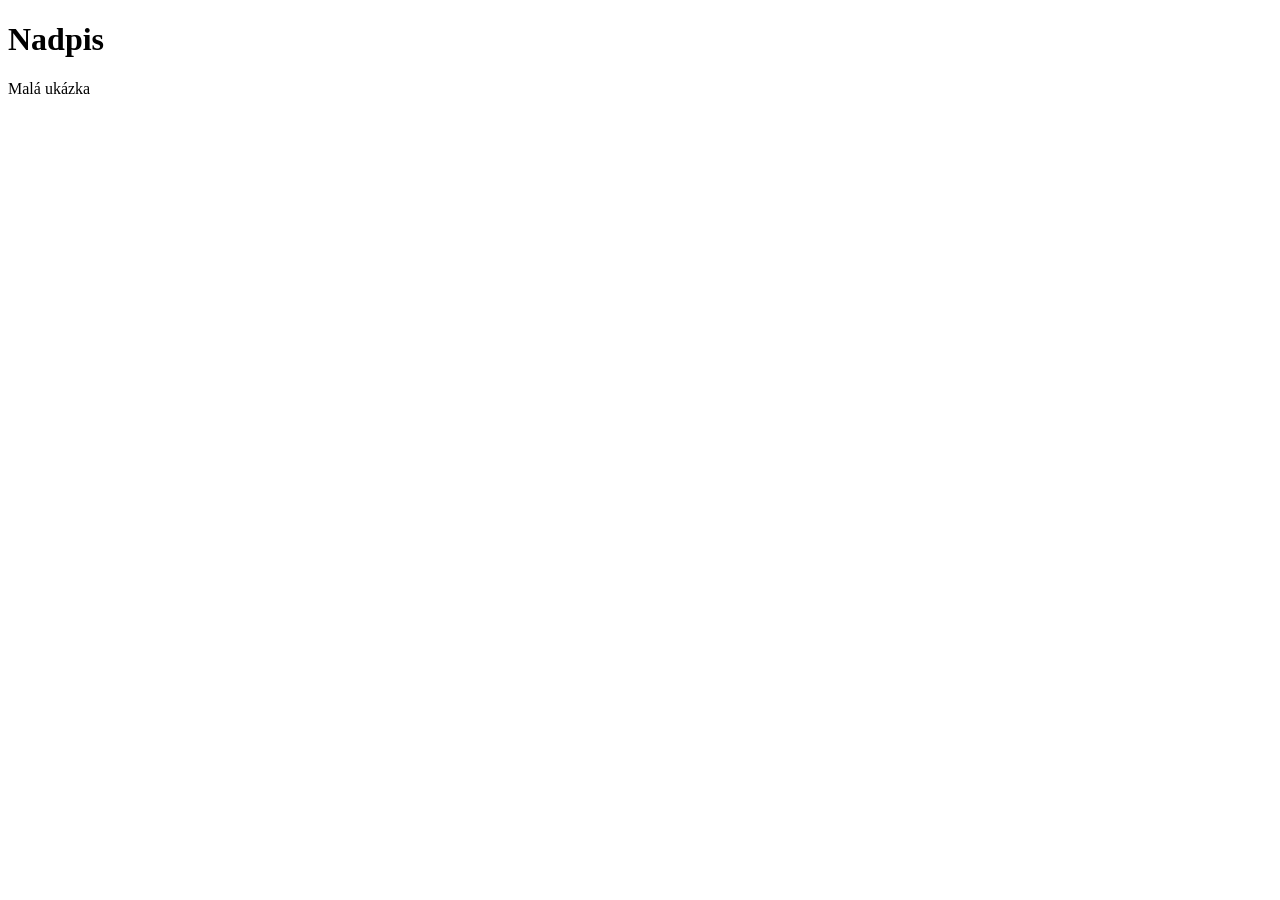
==== index.html @ 3e1b4d7d "Add index.html" ====
<!DOCTYPE html>
<html lang="en">

<head>
    <title>Document</title>
    <link rel="stylesheet" href="style.css">
</head>

<body>
    <div class="container">
        <h1>Nadpis</h1>
        <p>Malá ukázka</p>
    </div>
</body>

</html>
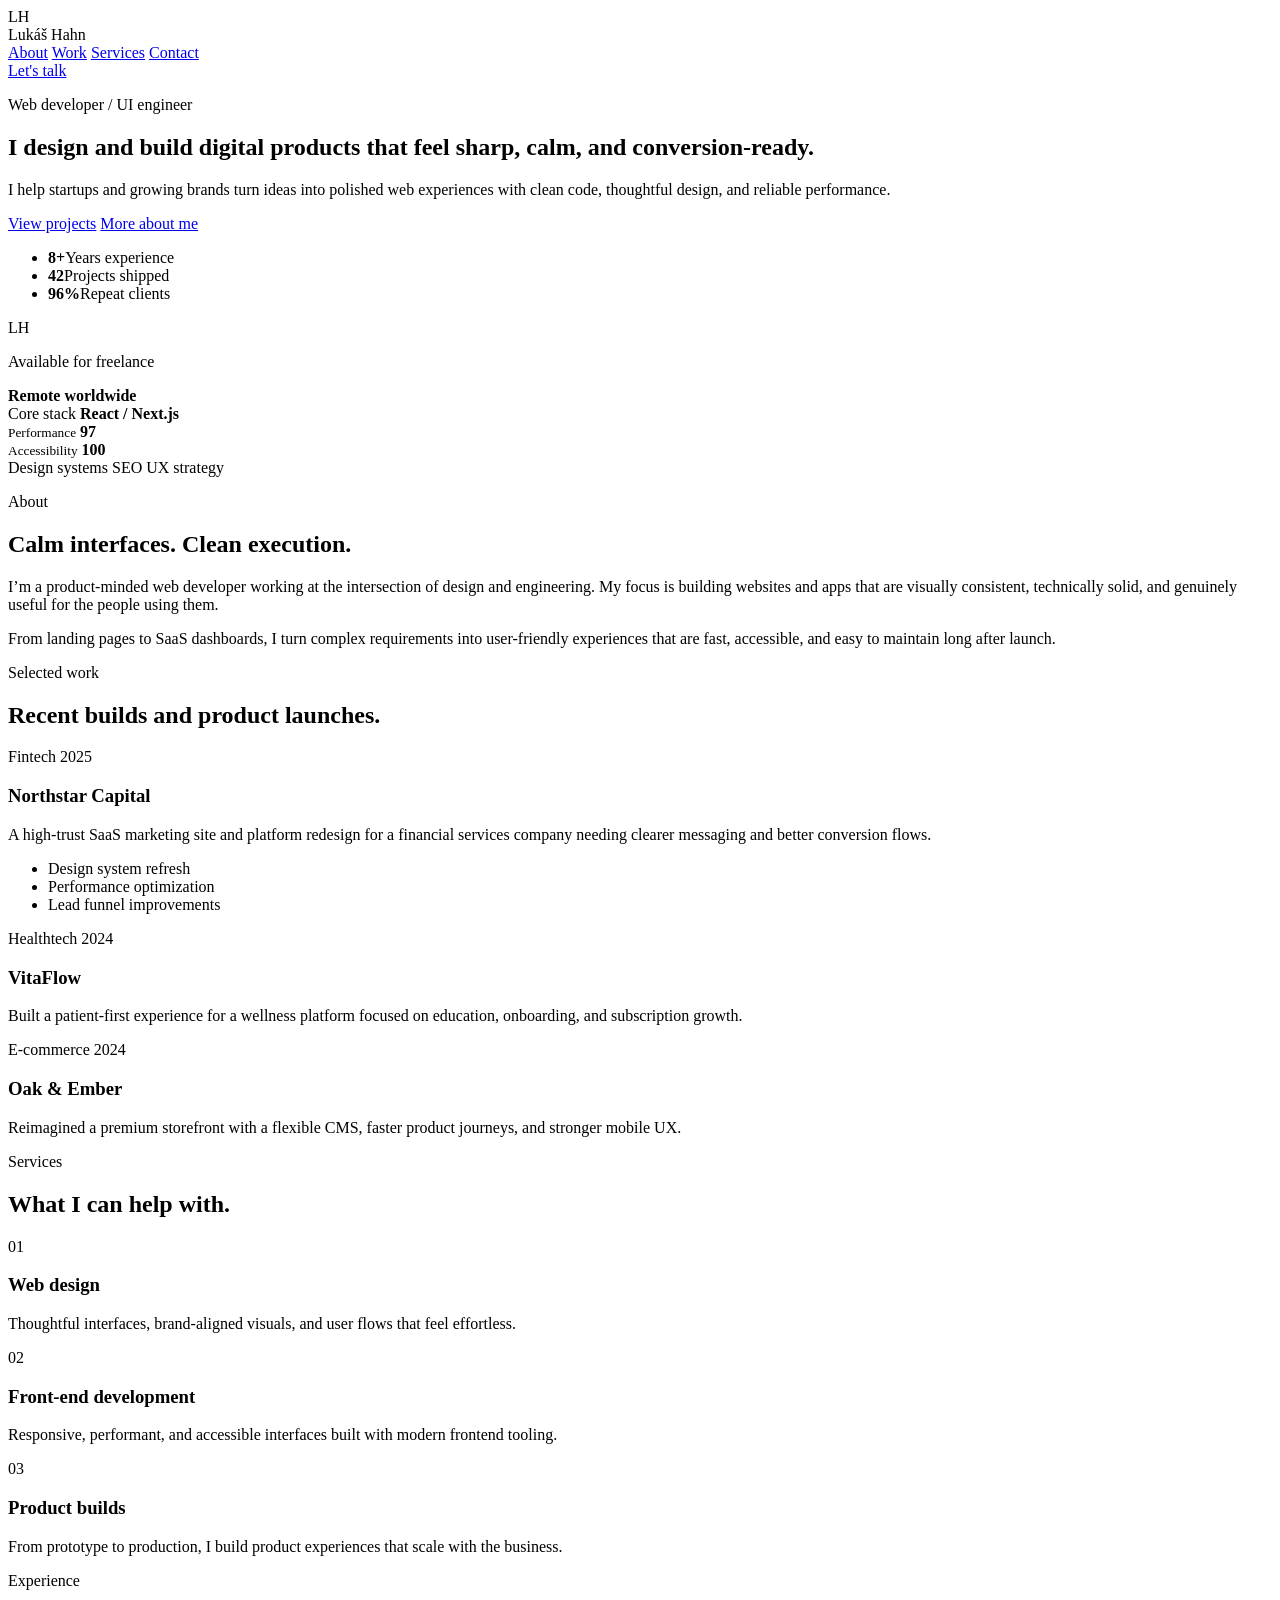
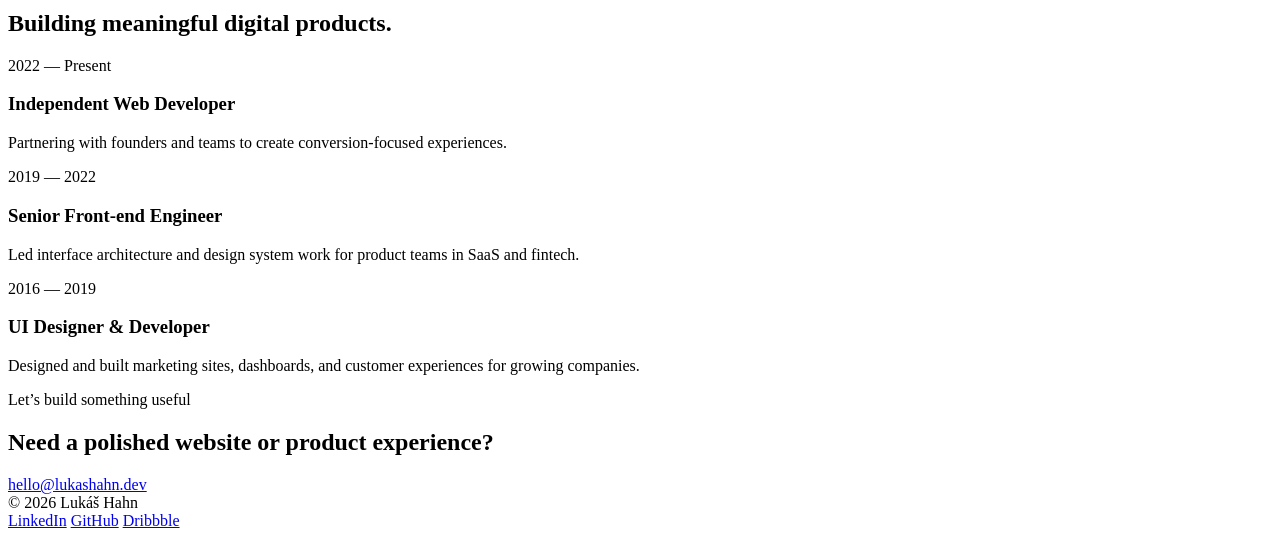
==== commit 1eeb4a13: "Add initial HTML structure for Obchodní akademie Opava" ====
--- a/index.html
+++ b/index.html
@@ -2,14 +2,242 @@
 <html lang="en">
 
 <head>
-    <title>Document</title>
-    <link rel="stylesheet" href="style.css">
+    <meta charset="UTF-8" />
+    <meta http-equiv="X-UA-Compatible" content="IE=edge" />
+    <meta name="viewport" content="width=device-width, initial-scale=1.0" />
+    <title>Lukáš Hahn | Web Developer</title>
+    <meta name="description"
+        content="Portfolio of Lukáš Hahn, a web developer crafting elegant, high-performing digital experiences." />
+    <link rel="preconnect" href="https://fonts.googleapis.com" />
+    <link rel="preconnect" href="https://fonts.gstatic.com" crossorigin />
+    <link href="https://fonts.googleapis.com/css2?family=Inter:wght@400;500;600;700;800;900&display=swap"
+        rel="stylesheet" />
+    <link rel="stylesheet" href="styles.css" />
 </head>
 
 <body>
-    <div class="container">
-        <h1>Nadpis</h1>
-        <p>Malá ukázka</p>
+    <div class="page-shell">
+        <header class="topbar">
+            <div class="brand-wrap">
+                <div class="brand-mark">LH</div>
+                <span>Lukáš Hahn</span>
+            </div>
+            <nav class="main-nav" aria-label="Main navigation">
+                <a href="#about">About</a>
+                <a href="#work">Work</a>
+                <a href="#services">Services</a>
+                <a href="#contact">Contact</a>
+            </nav>
+            <a class="nav-cta" href="#contact">Let's talk</a>
+        </header>
+
+        <main>
+            <section class="hero section">
+                <div class="hero-copy">
+                    <p class="eyebrow">Web developer / UI engineer</p>
+                    <h1>
+                        I design and build <span>digital products</span> that feel sharp,
+                        calm, and conversion-ready.
+                    </h1>
+                    <p class="lede">
+                        I help startups and growing brands turn ideas into polished web
+                        experiences with clean code, thoughtful design, and reliable
+                        performance.
+                    </p>
+                    <div class="hero-actions">
+                        <a class="primary-btn" href="#work">View projects</a>
+                        <a class="secondary-btn" href="#about">More about me</a>
+                    </div>
+                    <ul class="mini-stats" aria-label="Key statistics">
+                        <li><strong>8+</strong><span>Years experience</span></li>
+                        <li><strong>42</strong><span>Projects shipped</span></li>
+                        <li><strong>96%</strong><span>Repeat clients</span></li>
+                    </ul>
+                </div>
+
+                <div class="hero-visual" aria-label="Developer profile panel">
+                    <div class="profile-card">
+                        <div class="profile-header">
+                            <div class="avatar">LH</div>
+                            <div>
+                                <p>Available for freelance</p>
+                                <strong>Remote worldwide</strong>
+                            </div>
+                        </div>
+
+                        <div class="dashboard">
+                            <div class="metric-block">
+                                <span>Core stack</span>
+                                <strong>React / Next.js</strong>
+                            </div>
+                            <div class="metric-row">
+                                <div>
+                                    <small>Performance</small>
+                                    <strong>97</strong>
+                                </div>
+                                <div>
+                                    <small>Accessibility</small>
+                                    <strong>100</strong>
+                                </div>
+                            </div>
+                        </div>
+
+                        <div class="ticker">
+                            <span>Design systems</span>
+                            <span>SEO</span>
+                            <span>UX strategy</span>
+                        </div>
+                    </div>
+                </div>
+            </section>
+
+            <section id="about" class="section about-grid">
+                <div class="section-heading small">
+                    <p class="eyebrow">About</p>
+                    <h2>Calm interfaces. Clean execution.</h2>
+                </div>
+                <div class="about-copy">
+                    <p>
+                        I’m a product-minded web developer working at the intersection of
+                        design and engineering. My focus is building websites and apps that
+                        are visually consistent, technically solid, and genuinely useful for
+                        the people using them.
+                    </p>
+                    <p>
+                        From landing pages to SaaS dashboards, I turn complex requirements
+                        into user-friendly experiences that are fast, accessible, and easy to
+                        maintain long after launch.
+                    </p>
+                </div>
+            </section>
+
+            <section id="work" class="section">
+                <div class="section-heading">
+                    <p class="eyebrow">Selected work</p>
+                    <h2>Recent builds and product launches.</h2>
+                </div>
+
+                <div class="projects-grid">
+                    <article class="project-card featured">
+                        <div class="project-meta">
+                            <span>Fintech</span>
+                            <span>2025</span>
+                        </div>
+                        <h3>Northstar Capital</h3>
+                        <p>
+                            A high-trust SaaS marketing site and platform redesign for a
+                            financial services company needing clearer messaging and better
+                            conversion flows.
+                        </p>
+                        <ul>
+                            <li>Design system refresh</li>
+                            <li>Performance optimization</li>
+                            <li>Lead funnel improvements</li>
+                        </ul>
+                    </article>
+
+                    <article class="project-card">
+                        <div class="project-meta">
+                            <span>Healthtech</span>
+                            <span>2024</span>
+                        </div>
+                        <h3>VitaFlow</h3>
+                        <p>
+                            Built a patient-first experience for a wellness platform focused on
+                            education, onboarding, and subscription growth.
+                        </p>
+                    </article>
+
+                    <article class="project-card">
+                        <div class="project-meta">
+                            <span>E-commerce</span>
+                            <span>2024</span>
+                        </div>
+                        <h3>Oak & Ember</h3>
+                        <p>
+                            Reimagined a premium storefront with a flexible CMS, faster product
+                            journeys, and stronger mobile UX.
+                        </p>
+                    </article>
+                </div>
+            </section>
+
+            <section id="services" class="section services-wrap">
+                <div class="section-heading">
+                    <p class="eyebrow">Services</p>
+                    <h2>What I can help with.</h2>
+                </div>
+
+                <div class="services-grid">
+                    <article class="service-card">
+                        <div class="service-icon">01</div>
+                        <h3>Web design</h3>
+                        <p>Thoughtful interfaces, brand-aligned visuals, and user flows that feel effortless.</p>
+                    </article>
+                    <article class="service-card">
+                        <div class="service-icon">02</div>
+                        <h3>Front-end development</h3>
+                        <p>Responsive, performant, and accessible interfaces built with modern frontend tooling.</p>
+                    </article>
+                    <article class="service-card">
+                        <div class="service-icon">03</div>
+                        <h3>Product builds</h3>
+                        <p>From prototype to production, I build product experiences that scale with the business.</p>
+                    </article>
+                </div>
+            </section>
+
+            <section class="section experience-section">
+                <div class="section-heading small">
+                    <p class="eyebrow">Experience</p>
+                    <h2>Building meaningful digital products.</h2>
+                </div>
+
+                <div class="timeline">
+                    <div class="timeline-item">
+                        <span class="time">2022 — Present</span>
+                        <div>
+                            <h3>Independent Web Developer</h3>
+                            <p>Partnering with founders and teams to create conversion-focused experiences.</p>
+                        </div>
+                    </div>
+                    <div class="timeline-item">
+                        <span class="time">2019 — 2022</span>
+                        <div>
+                            <h3>Senior Front-end Engineer</h3>
+                            <p>Led interface architecture and design system work for product teams in SaaS and fintech.
+                            </p>
+                        </div>
+                    </div>
+                    <div class="timeline-item">
+                        <span class="time">2016 — 2019</span>
+                        <div>
+                            <h3>UI Designer & Developer</h3>
+                            <p>Designed and built marketing sites, dashboards, and customer experiences for growing
+                                companies.</p>
+                        </div>
+                    </div>
+                </div>
+            </section>
+        </main>
+
+        <footer id="contact" class="site-footer">
+            <div class="footer-card">
+                <div>
+                    <p class="eyebrow">Let’s build something useful</p>
+                    <h2>Need a polished website or product experience?</h2>
+                </div>
+                <a href="mailto:hello@lukashahn.dev" class="primary-btn">hello@lukashahn.dev</a>
+            </div>
+            <div class="footer-bottom">
+                <span>© 2026 Lukáš Hahn</span>
+                <div class="socials">
+                    <a href="#" aria-label="LinkedIn">LinkedIn</a>
+                    <a href="#" aria-label="GitHub">GitHub</a>
+                    <a href="#" aria-label="Dribbble">Dribbble</a>
+                </div>
+            </div>
+        </footer>
     </div>
 </body>
 
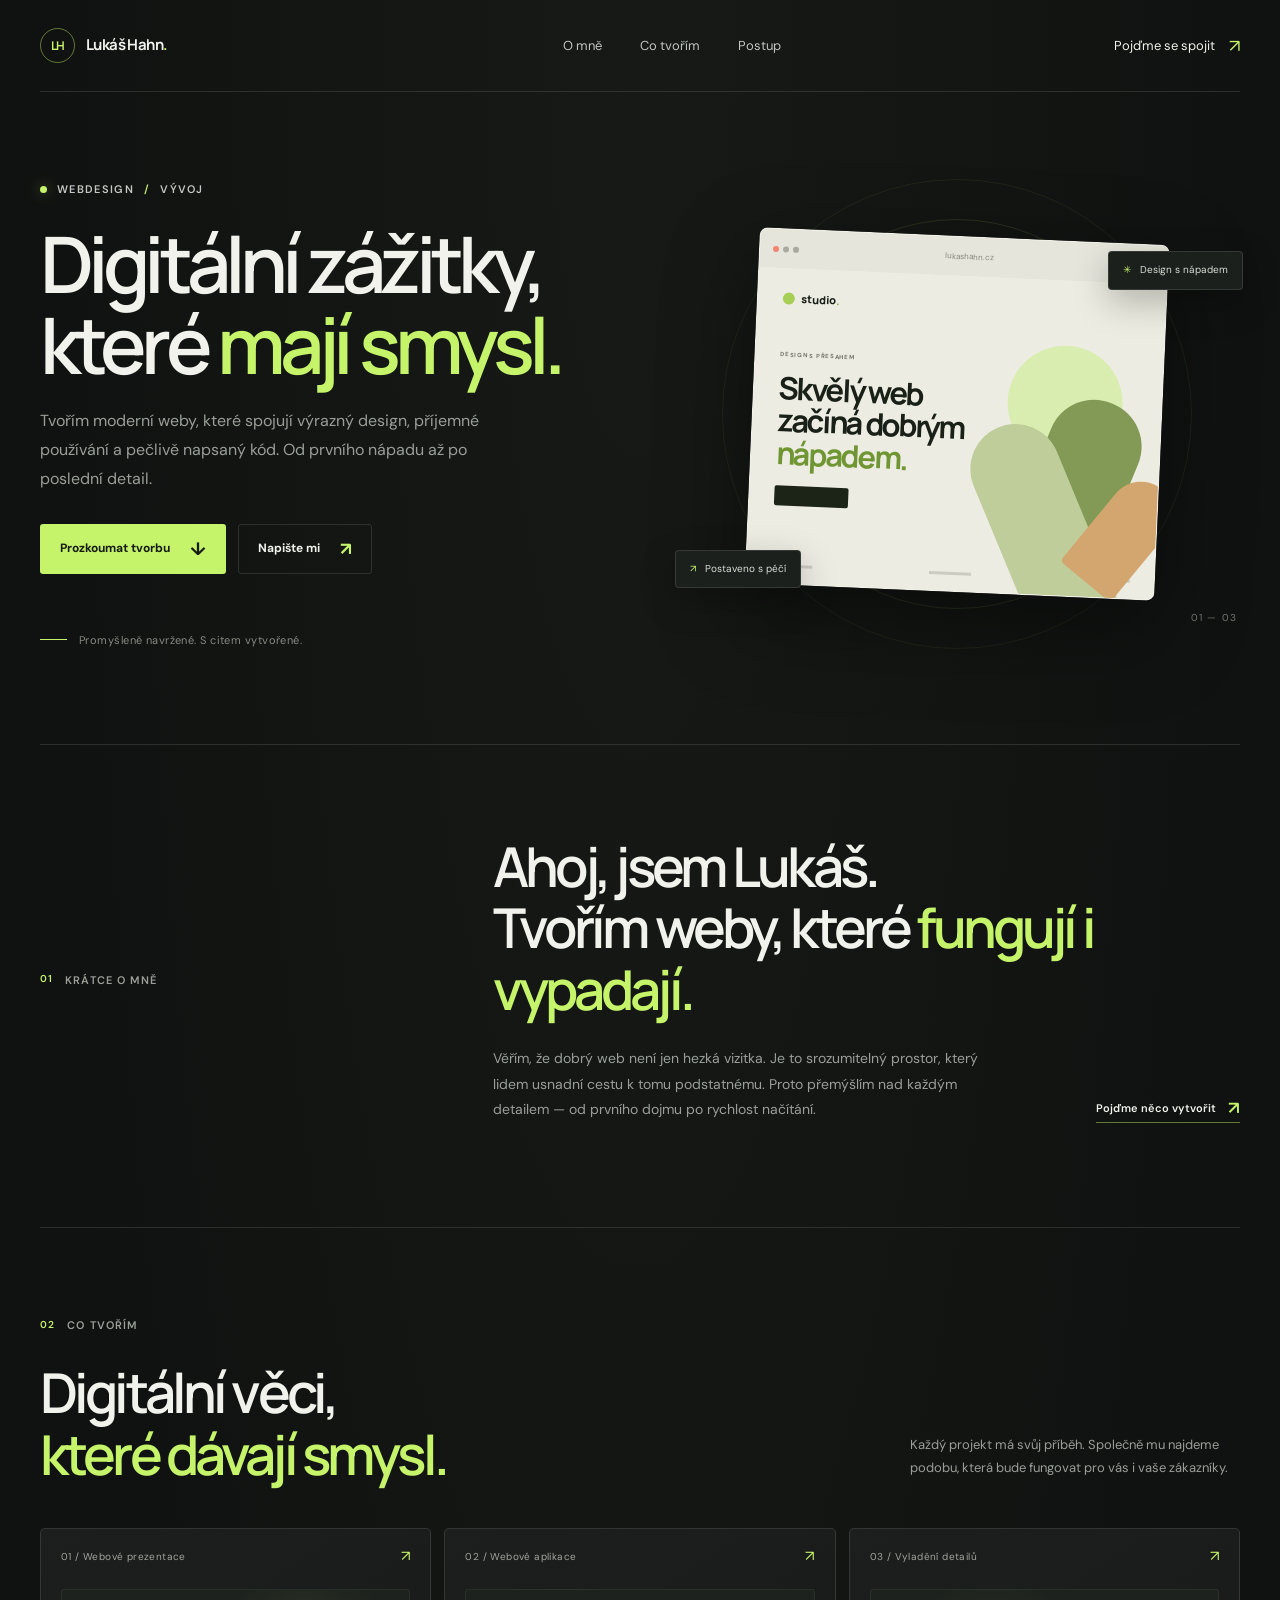
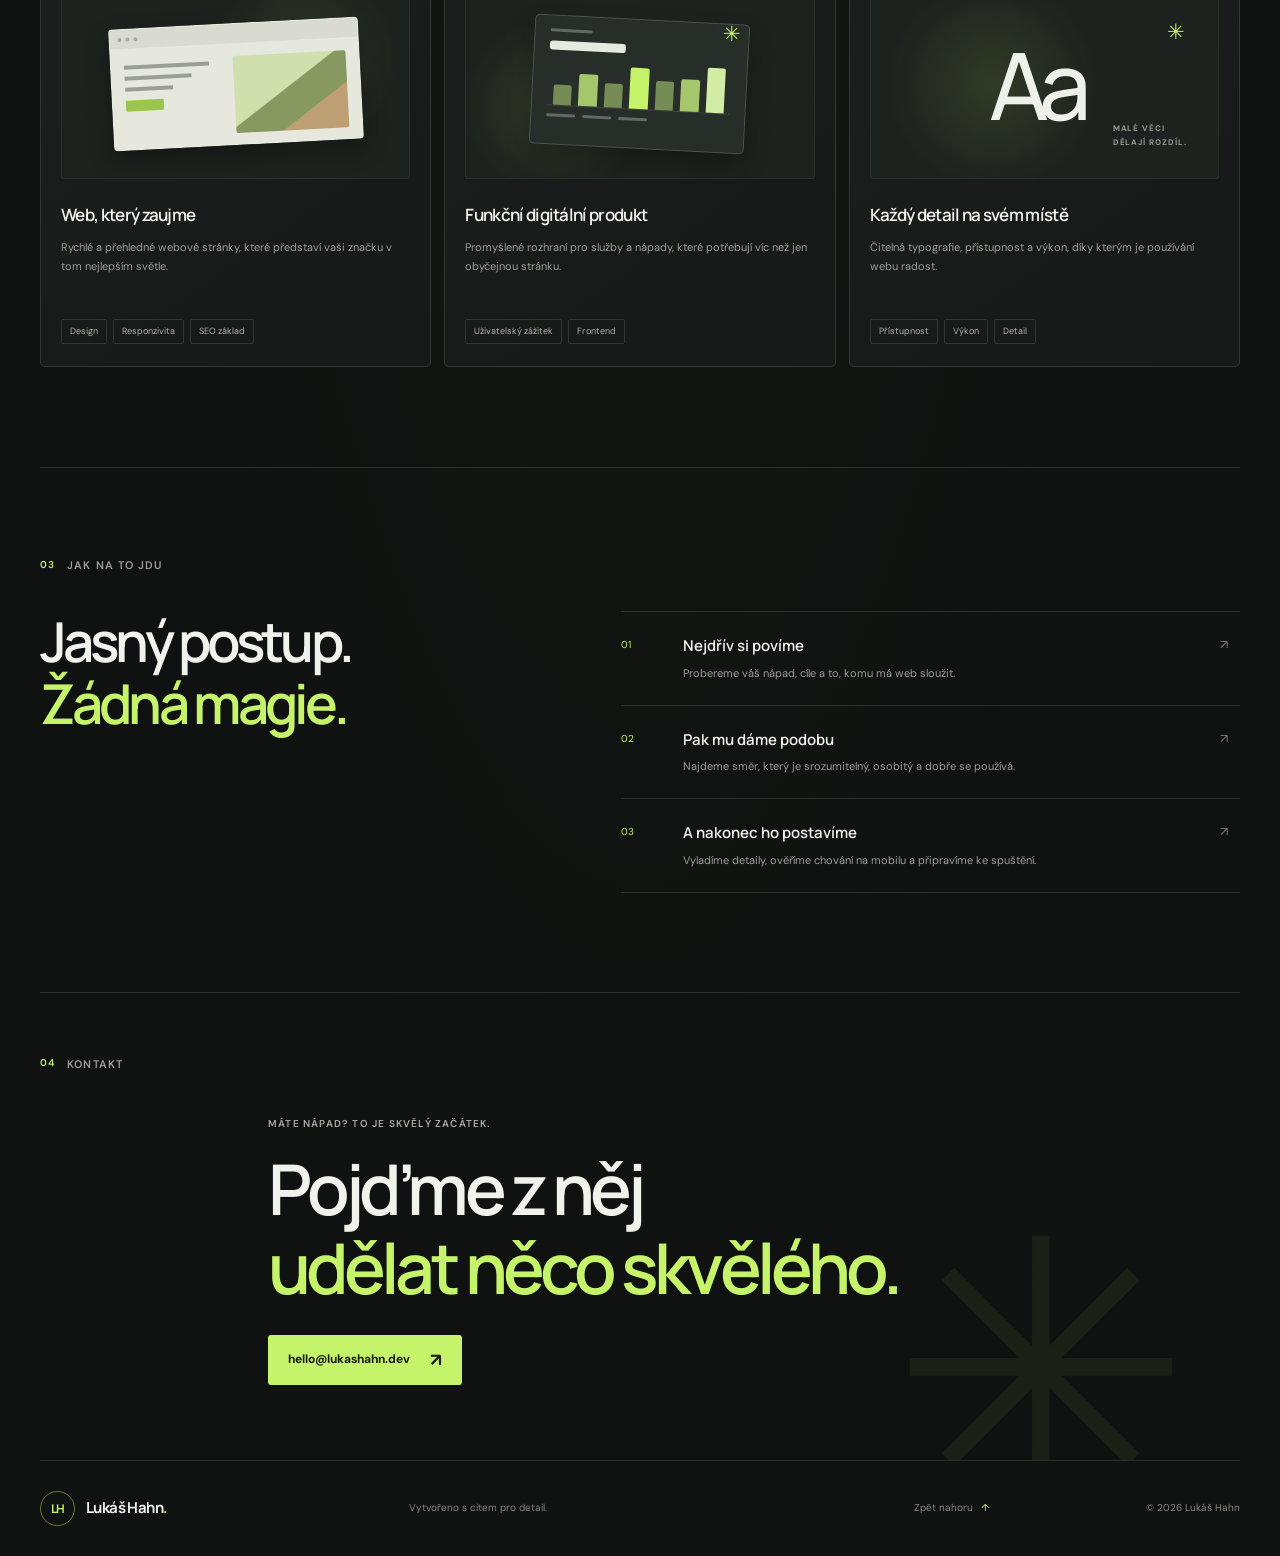
==== commit 50099b12: "Fix CSS loading" ====
--- a/index.html
+++ b/index.html
@@ -1,244 +1,190 @@
 <!DOCTYPE html>
-<html lang="en">
+<html lang="cs">
 
 <head>
     <meta charset="UTF-8" />
-    <meta http-equiv="X-UA-Compatible" content="IE=edge" />
     <meta name="viewport" content="width=device-width, initial-scale=1.0" />
-    <title>Lukáš Hahn | Web Developer</title>
+    <meta name="theme-color" content="#101211" />
     <meta name="description"
-        content="Portfolio of Lukáš Hahn, a web developer crafting elegant, high-performing digital experiences." />
+        content="Lukáš Hahn — moderní weby s promyšleným designem, čistým kódem a důrazem na detail." />
+    <title>Lukáš Hahn — Tvorba moderních webů</title>
     <link rel="preconnect" href="https://fonts.googleapis.com" />
     <link rel="preconnect" href="https://fonts.gstatic.com" crossorigin />
-    <link href="https://fonts.googleapis.com/css2?family=Inter:wght@400;500;600;700;800;900&display=swap"
+    <link href="https://fonts.googleapis.com/css2?family=DM+Sans:wght@400;500;600;700&family=Manrope:wght@400;500;600;700;800&display=swap"
         rel="stylesheet" />
-    <link rel="stylesheet" href="styles.css" />
+    <link rel="stylesheet" href="style.css" />
 </head>
 
 <body>
+    <a class="skip-link" href="#obsah">Přeskočit na obsah</a>
     <div class="page-shell">
         <header class="topbar">
-            <div class="brand-wrap">
-                <div class="brand-mark">LH</div>
-                <span>Lukáš Hahn</span>
-            </div>
-            <nav class="main-nav" aria-label="Main navigation">
-                <a href="#about">About</a>
-                <a href="#work">Work</a>
-                <a href="#services">Services</a>
-                <a href="#contact">Contact</a>
+            <a class="brand" href="#domu" aria-label="Lukáš Hahn — úvod">
+                <span class="brand-mark" aria-hidden="true">LH</span>
+                <span>Lukáš Hahn<span class="brand-dot">.</span></span>
+            </a>
+            <nav class="main-nav" aria-label="Hlavní navigace">
+                <a href="#o-mne">O mně</a>
+                <a href="#tvorba">Co tvořím</a>
+                <a href="#postup">Postup</a>
             </nav>
-            <a class="nav-cta" href="#contact">Let's talk</a>
+            <a class="nav-cta" href="#kontakt">Pojďme se spojit <span aria-hidden="true">↗</span></a>
         </header>
 
-        <main>
-            <section class="hero section">
+        <main id="obsah">
+            <section class="hero section" id="domu">
                 <div class="hero-copy">
-                    <p class="eyebrow">Web developer / UI engineer</p>
-                    <h1>
-                        I design and build <span>digital products</span> that feel sharp,
-                        calm, and conversion-ready.
-                    </h1>
+                    <p class="eyebrow"><span class="status-dot"></span> Webdesign <span class="eyebrow-divider">/</span> Vývoj</p>
+                    <h1>Digitální zážitky, které <span>mají smysl.</span></h1>
                     <p class="lede">
-                        I help startups and growing brands turn ideas into polished web
-                        experiences with clean code, thoughtful design, and reliable
-                        performance.
+                        Tvořím moderní weby, které spojují výrazný design, příjemné používání
+                        a pečlivě napsaný kód. Od prvního nápadu až po poslední detail.
                     </p>
                     <div class="hero-actions">
-                        <a class="primary-btn" href="#work">View projects</a>
-                        <a class="secondary-btn" href="#about">More about me</a>
+                        <a class="button button-primary" href="#tvorba">Prozkoumat tvorbu <span aria-hidden="true">↓</span></a>
+                        <a class="button button-quiet" href="#kontakt">Napište mi <span aria-hidden="true">↗</span></a>
                     </div>
-                    <ul class="mini-stats" aria-label="Key statistics">
-                        <li><strong>8+</strong><span>Years experience</span></li>
-                        <li><strong>42</strong><span>Projects shipped</span></li>
-                        <li><strong>96%</strong><span>Repeat clients</span></li>
-                    </ul>
+                    <div class="hero-note">
+                        <span class="note-line" aria-hidden="true"></span>
+                        <p>Promyšleně navržené. S citem vytvořené.</p>
+                    </div>
                 </div>
 
-                <div class="hero-visual" aria-label="Developer profile panel">
-                    <div class="profile-card">
-                        <div class="profile-header">
-                            <div class="avatar">LH</div>
-                            <div>
-                                <p>Available for freelance</p>
-                                <strong>Remote worldwide</strong>
+                <div class="hero-art" aria-label="Ilustrace moderní webové stránky">
+                    <div class="art-orbit orbit-one"></div>
+                    <div class="art-orbit orbit-two"></div>
+                    <div class="browser-card">
+                        <div class="browser-bar">
+                            <div class="window-dots" aria-hidden="true"><i></i><i></i><i></i></div>
+                            <span class="browser-address">lukashahn.cz</span>
+                            <span class="browser-menu" aria-hidden="true">···</span>
+                        </div>
+                        <div class="browser-content">
+                            <div class="mock-brand"><span></span> studio<span class="mock-brand-dot">.</span></div>
+                            <div class="mock-copy">
+                                <span class="mock-kicker">DESIGN S PŘESAHEM</span>
+                                <strong>Skvělý web<br />začíná dobrým<br /><em>nápadem.</em></strong>
+                                <span class="mock-button"></span>
                             </div>
+                            <div class="mock-sun" aria-hidden="true"></div>
+                            <div class="mock-shape shape-one" aria-hidden="true"></div>
+                            <div class="mock-shape shape-two" aria-hidden="true"></div>
+                            <div class="mock-shape shape-three" aria-hidden="true"></div>
+                            <div class="mock-footer"><span></span><span></span><span></span></div>
                         </div>
+                    </div>
+                    <div class="floating-tag tag-top"><span aria-hidden="true">✳</span> Design s nápadem</div>
+                    <div class="floating-tag tag-bottom"><span aria-hidden="true">↗</span> Postaveno s péčí</div>
+                    <span class="art-index">01 — 03</span>
+                </div>
+            </section>
 
-                        <div class="dashboard">
-                            <div class="metric-block">
-                                <span>Core stack</span>
-                                <strong>React / Next.js</strong>
-                            </div>
-                            <div class="metric-row">
-                                <div>
-                                    <small>Performance</small>
-                                    <strong>97</strong>
-                                </div>
-                                <div>
-                                    <small>Accessibility</small>
-                                    <strong>100</strong>
-                                </div>
-                            </div>
-                        </div>
-
-                        <div class="ticker">
-                            <span>Design systems</span>
-                            <span>SEO</span>
-                            <span>UX strategy</span>
-                        </div>
+            <section class="intro section" id="o-mne">
+                <div class="section-label"><span>01</span> Krátce o mně</div>
+                <div class="intro-content">
+                    <h2>Ahoj, jsem Lukáš.<br />Tvořím weby, které <span>fungují i vypadají.</span></h2>
+                    <div class="intro-bottom">
+                        <p>
+                            Věřím, že dobrý web není jen hezká vizitka. Je to srozumitelný
+                            prostor, který lidem usnadní cestu k tomu podstatnému. Proto
+                            přemýšlím nad každým detailem — od prvního dojmu po rychlost načítání.
+                        </p>
+                        <a class="text-link" href="#kontakt">Pojďme něco vytvořit <span aria-hidden="true">↗</span></a>
                     </div>
                 </div>
             </section>
 
-            <section id="about" class="section about-grid">
-                <div class="section-heading small">
-                    <p class="eyebrow">About</p>
-                    <h2>Calm interfaces. Clean execution.</h2>
-                </div>
-                <div class="about-copy">
-                    <p>
-                        I’m a product-minded web developer working at the intersection of
-                        design and engineering. My focus is building websites and apps that
-                        are visually consistent, technically solid, and genuinely useful for
-                        the people using them.
-                    </p>
-                    <p>
-                        From landing pages to SaaS dashboards, I turn complex requirements
-                        into user-friendly experiences that are fast, accessible, and easy to
-                        maintain long after launch.
-                    </p>
-                </div>
-            </section>
-
-            <section id="work" class="section">
+            <section class="work section" id="tvorba">
                 <div class="section-heading">
-                    <p class="eyebrow">Selected work</p>
-                    <h2>Recent builds and product launches.</h2>
+                    <div>
+                        <div class="section-label"><span>02</span> Co tvořím</div>
+                        <h2>Digitální věci,<br /><span>které dávají smysl.</span></h2>
+                    </div>
+                    <p>Každý projekt má svůj příběh. Společně mu najdeme podobu, která bude fungovat pro vás i vaše zákazníky.</p>
                 </div>
 
-                <div class="projects-grid">
-                    <article class="project-card featured">
-                        <div class="project-meta">
-                            <span>Fintech</span>
-                            <span>2025</span>
+                <div class="services-grid">
+                    <article class="service-card service-landing">
+                        <div class="card-top"><span>01 / Webové prezentace</span><span aria-hidden="true">↗</span></div>
+                        <div class="service-visual visual-window" aria-hidden="true">
+                            <div class="mini-window">
+                                <div class="mini-nav"><i></i><i></i><i></i></div>
+                                <div class="mini-layout"><div class="mini-lines"><i></i><i></i><i></i><b></b></div><div class="mini-image"></div></div>
+                            </div>
                         </div>
-                        <h3>Northstar Capital</h3>
-                        <p>
-                            A high-trust SaaS marketing site and platform redesign for a
-                            financial services company needing clearer messaging and better
-                            conversion flows.
-                        </p>
-                        <ul>
-                            <li>Design system refresh</li>
-                            <li>Performance optimization</li>
-                            <li>Lead funnel improvements</li>
-                        </ul>
+                        <h3>Web, který zaujme</h3>
+                        <p>Rychlé a přehledné webové stránky, které představí vaši značku v tom nejlepším světle.</p>
+                        <div class="card-tags"><span>Design</span><span>Responzivita</span><span>SEO základ</span></div>
                     </article>
 
-                    <article class="project-card">
-                        <div class="project-meta">
-                            <span>Healthtech</span>
-                            <span>2024</span>
+                    <article class="service-card service-product">
+                        <div class="card-top"><span>02 / Webové aplikace</span><span aria-hidden="true">↗</span></div>
+                        <div class="service-visual visual-interface" aria-hidden="true">
+                            <div class="interface-card"><span class="interface-caption"></span><strong></strong><div class="interface-chart"><i></i><i></i><i></i><i></i><i></i><i></i><i></i></div><div class="interface-legend"><i></i><i></i><i></i></div></div>
+                            <span class="interface-spark">✳</span>
                         </div>
-                        <h3>VitaFlow</h3>
-                        <p>
-                            Built a patient-first experience for a wellness platform focused on
-                            education, onboarding, and subscription growth.
-                        </p>
+                        <h3>Funkční digitální produkt</h3>
+                        <p>Promyšlené rozhraní pro služby a nápady, které potřebují víc než jen obyčejnou stránku.</p>
+                        <div class="card-tags"><span>Uživatelský zážitek</span><span>Frontend</span></div>
                     </article>
 
-                    <article class="project-card">
-                        <div class="project-meta">
-                            <span>E-commerce</span>
-                            <span>2024</span>
+                    <article class="service-card service-detail">
+                        <div class="card-top"><span>03 / Vyladění detailů</span><span aria-hidden="true">↗</span></div>
+                        <div class="service-visual visual-type" aria-hidden="true">
+                            <span class="type-a">Aa</span><span class="type-star">✳</span><span class="type-caption">MALÉ VĚCI<br />DĚLAJÍ ROZDÍL.</span>
                         </div>
-                        <h3>Oak & Ember</h3>
-                        <p>
-                            Reimagined a premium storefront with a flexible CMS, faster product
-                            journeys, and stronger mobile UX.
-                        </p>
+                        <h3>Každý detail na svém místě</h3>
+                        <p>Čitelná typografie, přístupnost a výkon, díky kterým je používání webu radost.</p>
+                        <div class="card-tags"><span>Přístupnost</span><span>Výkon</span><span>Detail</span></div>
                     </article>
                 </div>
             </section>
 
-            <section id="services" class="section services-wrap">
-                <div class="section-heading">
-                    <p class="eyebrow">Services</p>
-                    <h2>What I can help with.</h2>
-                </div>
-
-                <div class="services-grid">
-                    <article class="service-card">
-                        <div class="service-icon">01</div>
-                        <h3>Web design</h3>
-                        <p>Thoughtful interfaces, brand-aligned visuals, and user flows that feel effortless.</p>
-                    </article>
-                    <article class="service-card">
-                        <div class="service-icon">02</div>
-                        <h3>Front-end development</h3>
-                        <p>Responsive, performant, and accessible interfaces built with modern frontend tooling.</p>
-                    </article>
-                    <article class="service-card">
-                        <div class="service-icon">03</div>
-                        <h3>Product builds</h3>
-                        <p>From prototype to production, I build product experiences that scale with the business.</p>
-                    </article>
+            <section class="process section" id="postup">
+                <div class="section-label"><span>03</span> Jak na to jdu</div>
+                <div class="process-grid">
+                    <h2>Jasný postup.<br /><span>Žádná magie.</span></h2>
+                    <div class="process-steps">
+                        <article class="process-step">
+                            <span class="step-number">01</span>
+                            <div><h3>Nejdřív si povíme</h3><p>Probereme váš nápad, cíle a to, komu má web sloužit.</p></div>
+                            <span class="step-arrow" aria-hidden="true">↗</span>
+                        </article>
+                        <article class="process-step">
+                            <span class="step-number">02</span>
+                            <div><h3>Pak mu dáme podobu</h3><p>Najdeme směr, který je srozumitelný, osobitý a dobře se používá.</p></div>
+                            <span class="step-arrow" aria-hidden="true">↗</span>
+                        </article>
+                        <article class="process-step">
+                            <span class="step-number">03</span>
+                            <div><h3>A nakonec ho postavíme</h3><p>Vyladíme detaily, ověříme chování na mobilu a připravíme ke spuštění.</p></div>
+                            <span class="step-arrow" aria-hidden="true">↗</span>
+                        </article>
+                    </div>
                 </div>
             </section>
 
-            <section class="section experience-section">
-                <div class="section-heading small">
-                    <p class="eyebrow">Experience</p>
-                    <h2>Building meaningful digital products.</h2>
-                </div>
-
-                <div class="timeline">
-                    <div class="timeline-item">
-                        <span class="time">2022 — Present</span>
-                        <div>
-                            <h3>Independent Web Developer</h3>
-                            <p>Partnering with founders and teams to create conversion-focused experiences.</p>
-                        </div>
-                    </div>
-                    <div class="timeline-item">
-                        <span class="time">2019 — 2022</span>
-                        <div>
-                            <h3>Senior Front-end Engineer</h3>
-                            <p>Led interface architecture and design system work for product teams in SaaS and fintech.
-                            </p>
-                        </div>
-                    </div>
-                    <div class="timeline-item">
-                        <span class="time">2016 — 2019</span>
-                        <div>
-                            <h3>UI Designer & Developer</h3>
-                            <p>Designed and built marketing sites, dashboards, and customer experiences for growing
-                                companies.</p>
-                        </div>
-                    </div>
+            <section class="contact section" id="kontakt">
+                <div class="contact-decoration" aria-hidden="true">✳</div>
+                <div class="section-label"><span>04</span> Kontakt</div>
+                <div class="contact-content">
+                    <p class="eyebrow">Máte nápad? To je skvělý začátek.</p>
+                    <h2>Pojďme z něj<br /><span>udělat něco skvělého.</span></h2>
+                    <a class="button button-primary contact-button" href="mailto:hello@lukashahn.dev">hello@lukashahn.dev <span aria-hidden="true">↗</span></a>
                 </div>
             </section>
         </main>
 
-        <footer id="contact" class="site-footer">
-            <div class="footer-card">
-                <div>
-                    <p class="eyebrow">Let’s build something useful</p>
-                    <h2>Need a polished website or product experience?</h2>
-                </div>
-                <a href="mailto:hello@lukashahn.dev" class="primary-btn">hello@lukashahn.dev</a>
-            </div>
-            <div class="footer-bottom">
-                <span>© 2026 Lukáš Hahn</span>
-                <div class="socials">
-                    <a href="#" aria-label="LinkedIn">LinkedIn</a>
-                    <a href="#" aria-label="GitHub">GitHub</a>
-                    <a href="#" aria-label="Dribbble">Dribbble</a>
-                </div>
-            </div>
+        <footer class="site-footer">
+            <a class="brand footer-brand" href="#domu" aria-label="Zpět na začátek">
+                <span class="brand-mark" aria-hidden="true">LH</span>
+                <span>Lukáš Hahn<span class="brand-dot">.</span></span>
+            </a>
+            <span class="footer-note">Vytvořeno s citem pro detail.</span>
+            <a class="back-top" href="#domu">Zpět nahoru <span aria-hidden="true">↑</span></a>
+            <span class="copyright">© 2026 Lukáš Hahn</span>
         </footer>
     </div>
 </body>
 
-</html>+</html>
--- a/style.css
+++ b/style.css
@@ -0,0 +1,1369 @@
+:root {
+    color-scheme: dark;
+    --bg: #101211;
+    --surface: #171a18;
+    --surface-light: #202421;
+    --text: #f2f2ec;
+    --muted: #999f98;
+    --line: rgba(236, 241, 232, 0.12);
+    --accent: #c5f36a;
+    --font-body: "DM Sans", sans-serif;
+    --font-display: "Manrope", sans-serif;
+}
+
+* {
+    box-sizing: border-box;
+}
+
+html {
+    scroll-behavior: smooth;
+    scroll-padding-top: 90px;
+}
+
+body {
+    margin: 0;
+    background:
+        radial-gradient(ellipse at 50% 0, rgba(96, 116, 77, 0.08), transparent 38rem),
+        var(--bg);
+    color: var(--text);
+    font-family: var(--font-body);
+    font-size: 16px;
+    line-height: 1.65;
+    -webkit-font-smoothing: antialiased;
+}
+
+a {
+    color: inherit;
+    text-decoration: none;
+}
+
+a:focus-visible {
+    outline: 2px solid var(--accent);
+    outline-offset: 5px;
+}
+
+.skip-link {
+    position: fixed;
+    z-index: 20;
+    top: 12px;
+    left: 12px;
+    padding: 10px 16px;
+    transform: translateY(-150%);
+    border-radius: 4px;
+    background: var(--accent);
+    color: var(--bg);
+    font-weight: 700;
+}
+
+.skip-link:focus {
+    transform: translateY(0);
+}
+
+.page-shell {
+    width: min(100% - 80px, 1200px);
+    margin-inline: auto;
+}
+
+.topbar {
+    display: flex;
+    min-height: 92px;
+    align-items: center;
+    justify-content: space-between;
+    border-bottom: 1px solid var(--line);
+}
+
+.brand {
+    display: inline-flex;
+    align-items: center;
+    gap: 11px;
+    font-family: var(--font-display);
+    font-size: 15px;
+    font-weight: 700;
+    letter-spacing: -0.04em;
+}
+
+.brand-mark {
+    display: grid;
+    width: 35px;
+    height: 35px;
+    place-items: center;
+    border: 1px solid rgba(197, 243, 106, 0.45);
+    border-radius: 50%;
+    color: var(--accent);
+    font-size: 12px;
+    letter-spacing: -0.06em;
+}
+
+.brand-dot {
+    color: var(--accent);
+}
+
+.main-nav {
+    display: flex;
+    align-items: center;
+    gap: 38px;
+    margin-left: 80px;
+}
+
+.main-nav a,
+.nav-cta {
+    color: #c1c5bf;
+    font-size: 13px;
+    transition: color 180ms ease;
+}
+
+.main-nav a:hover,
+.nav-cta:hover,
+.back-top:hover {
+    color: var(--accent);
+}
+
+.nav-cta {
+    display: inline-flex;
+    align-items: center;
+    gap: 14px;
+    padding: 10px 0 10px 18px;
+    color: var(--text);
+}
+
+.nav-cta span,
+.text-link span,
+.button span {
+    color: var(--accent);
+    font-size: 18px;
+    line-height: 1;
+}
+
+.section {
+    border-bottom: 1px solid var(--line);
+}
+
+.hero {
+    position: relative;
+    display: grid;
+    min-height: 650px;
+    grid-template-columns: 1.02fr 0.98fr;
+    align-items: center;
+    gap: 45px;
+    padding-block: 88px 95px;
+}
+
+.hero-copy {
+    position: relative;
+    z-index: 1;
+    max-width: 610px;
+}
+
+.eyebrow {
+    display: flex;
+    align-items: center;
+    gap: 10px;
+    margin: 0;
+    color: #c4c8c1;
+    font-size: 11px;
+    font-weight: 600;
+    letter-spacing: 0.12em;
+    text-transform: uppercase;
+}
+
+.status-dot {
+    width: 7px;
+    height: 7px;
+    border-radius: 50%;
+    background: var(--accent);
+    box-shadow: 0 0 14px rgba(197, 243, 106, 0.45);
+}
+
+.eyebrow-divider {
+    color: var(--accent);
+}
+
+h1,
+h2,
+h3,
+p {
+    margin-top: 0;
+}
+
+h1,
+h2,
+h3 {
+    font-family: var(--font-display);
+}
+
+.hero h1 {
+    max-width: 650px;
+    margin: 25px 0 22px;
+    font-size: clamp(48px, 6.1vw, 78px);
+    font-weight: 600;
+    letter-spacing: -0.075em;
+    line-height: 1.04;
+}
+
+.hero h1 span,
+.intro h2 span,
+.section-heading h2 span,
+.process h2 span,
+.contact h2 span {
+    color: var(--accent);
+}
+
+.lede {
+    max-width: 475px;
+    margin-bottom: 30px;
+    color: var(--muted);
+    font-size: 16px;
+    line-height: 1.8;
+}
+
+.hero-actions {
+    display: flex;
+    flex-wrap: wrap;
+    align-items: center;
+    gap: 12px;
+}
+
+.button {
+    display: inline-flex;
+    min-height: 50px;
+    align-items: center;
+    justify-content: center;
+    gap: 20px;
+    padding: 0 19px;
+    border: 1px solid transparent;
+    border-radius: 3px;
+    font-size: 12px;
+    font-weight: 700;
+    transition: transform 180ms ease, background-color 180ms ease, border-color 180ms ease;
+}
+
+.button:hover {
+    transform: translateY(-2px);
+}
+
+.button-primary {
+    background: var(--accent);
+    color: #171b12;
+}
+
+.button-primary:hover {
+    background: #d5ff82;
+}
+
+.button-primary span {
+    color: #171b12;
+}
+
+.button-quiet {
+    border-color: var(--line);
+    color: var(--text);
+}
+
+.button-quiet:hover {
+    border-color: rgba(197, 243, 106, 0.55);
+}
+
+.hero-note {
+    display: flex;
+    align-items: center;
+    gap: 12px;
+    margin-top: 57px;
+}
+
+.hero-note p {
+    margin: 0;
+    color: #858b84;
+    font-size: 11px;
+    letter-spacing: 0.04em;
+}
+
+.note-line {
+    width: 27px;
+    height: 1px;
+    background: var(--accent);
+}
+
+.hero-art {
+    position: relative;
+    display: grid;
+    min-height: 430px;
+    place-items: center;
+    isolation: isolate;
+}
+
+.hero-art::before {
+    position: absolute;
+    z-index: -1;
+    width: 370px;
+    height: 370px;
+    border-radius: 50%;
+    background: radial-gradient(circle, rgba(152, 197, 82, 0.13), transparent 70%);
+    content: "";
+}
+
+.art-orbit {
+    position: absolute;
+    z-index: -1;
+    border: 1px solid rgba(197, 243, 106, 0.12);
+    border-radius: 50%;
+}
+
+.orbit-one {
+    width: 390px;
+    height: 390px;
+}
+
+.orbit-two {
+    width: 470px;
+    height: 470px;
+    border-color: rgba(197, 243, 106, 0.07);
+}
+
+.browser-card {
+    position: relative;
+    z-index: 1;
+    width: min(100%, 410px);
+    overflow: hidden;
+    transform: rotate(2.5deg);
+    border: 1px solid rgba(245, 247, 238, 0.16);
+    border-radius: 8px;
+    background: #f0efe7;
+    box-shadow: 0 30px 90px rgba(0, 0, 0, 0.45);
+}
+
+.browser-bar {
+    display: flex;
+    height: 39px;
+    align-items: center;
+    justify-content: space-between;
+    padding: 0 13px;
+    background: #e6e5dc;
+}
+
+.window-dots {
+    display: flex;
+    gap: 4px;
+}
+
+.window-dots i,
+.mini-nav i {
+    width: 6px;
+    height: 6px;
+    border-radius: 50%;
+    background: #aaa99f;
+}
+
+.window-dots i:first-child {
+    background: #f38570;
+}
+
+.browser-address {
+    color: #88887f;
+    font-size: 8px;
+}
+
+.browser-menu {
+    color: #99988f;
+    letter-spacing: 2px;
+}
+
+.browser-content {
+    position: relative;
+    min-height: 315px;
+    overflow: hidden;
+    padding: 21px 25px;
+    background: #edece2;
+    color: #192018;
+}
+
+.mock-brand {
+    position: relative;
+    z-index: 2;
+    display: flex;
+    align-items: center;
+    gap: 6px;
+    font-family: var(--font-display);
+    font-size: 11px;
+    font-weight: 800;
+}
+
+.mock-brand > span:first-child {
+    width: 12px;
+    height: 12px;
+    border-radius: 50%;
+    background: #a7cf56;
+}
+
+.mock-brand-dot {
+    margin-left: -6px;
+    color: #84aa3e;
+}
+
+.mock-copy {
+    position: relative;
+    z-index: 2;
+    display: flex;
+    width: 61%;
+    flex-direction: column;
+    align-items: flex-start;
+    margin-top: 43px;
+}
+
+.mock-kicker {
+    margin-bottom: 11px;
+    color: #72756c;
+    font-size: 6px;
+    font-weight: 700;
+    letter-spacing: 0.12em;
+}
+
+.mock-copy strong {
+    font-family: var(--font-display);
+    font-size: 31px;
+    font-weight: 700;
+    letter-spacing: -0.075em;
+    line-height: 1.04;
+}
+
+.mock-copy em {
+    color: #709533;
+    font-style: normal;
+}
+
+.mock-button {
+    width: 74px;
+    height: 20px;
+    margin-top: 17px;
+    border-radius: 2px;
+    background: #1c2418;
+}
+
+.mock-sun {
+    position: absolute;
+    top: 65px;
+    right: 39px;
+    width: 115px;
+    height: 115px;
+    border-radius: 50%;
+    background: #d8edaf;
+}
+
+.mock-shape {
+    position: absolute;
+    z-index: 1;
+    right: 30px;
+    bottom: 37px;
+    width: 94px;
+    height: 162px;
+    border-radius: 46px 46px 6px 6px;
+    background: #829a55;
+    transform: rotate(20deg);
+}
+
+.shape-two {
+    right: 74px;
+    bottom: -30px;
+    width: 90px;
+    height: 205px;
+    background: #becd9a;
+    transform: rotate(-25deg);
+}
+
+.shape-three {
+    right: 0;
+    bottom: 3px;
+    width: 65px;
+    height: 120px;
+    background: #d2a66e;
+    transform: rotate(37deg);
+}
+
+.mock-footer {
+    position: absolute;
+    right: 24px;
+    bottom: 16px;
+    left: 24px;
+    display: flex;
+    justify-content: space-between;
+}
+
+.mock-footer span {
+    width: 42px;
+    height: 3px;
+    background: rgba(27, 32, 25, 0.16);
+}
+
+.floating-tag {
+    position: absolute;
+    z-index: 2;
+    display: flex;
+    align-items: center;
+    gap: 9px;
+    padding: 10px 14px;
+    border: 1px solid var(--line);
+    border-radius: 4px;
+    background: #1c201d;
+    box-shadow: 0 12px 35px rgba(0, 0, 0, 0.25);
+    color: #daddd5;
+    font-size: 10px;
+}
+
+.floating-tag span {
+    color: var(--accent);
+}
+
+.tag-top {
+    top: 52px;
+    right: -3px;
+}
+
+.tag-bottom {
+    bottom: 41px;
+    left: 1px;
+}
+
+.art-index {
+    position: absolute;
+    right: 3px;
+    bottom: 3px;
+    color: #737971;
+    font-size: 10px;
+    letter-spacing: 0.12em;
+}
+
+.intro {
+    display: grid;
+    grid-template-columns: 0.7fr 1.3fr;
+    gap: 50px;
+    padding-block: 91px 104px;
+}
+
+.section-label {
+    display: flex;
+    align-items: center;
+    gap: 12px;
+    color: #9ba099;
+    font-size: 11px;
+    font-weight: 600;
+    letter-spacing: 0.1em;
+    text-transform: uppercase;
+}
+
+.section-label span {
+    color: var(--accent);
+    font-size: 10px;
+}
+
+.intro-content {
+    max-width: 760px;
+}
+
+.intro h2,
+.section-heading h2,
+.process h2,
+.contact h2 {
+    margin: 0;
+    font-size: clamp(34px, 4.5vw, 55px);
+    font-weight: 600;
+    letter-spacing: -0.07em;
+    line-height: 1.12;
+}
+
+.intro-bottom {
+    display: flex;
+    align-items: flex-end;
+    justify-content: space-between;
+    gap: 35px;
+    margin-top: 25px;
+}
+
+.intro-bottom p {
+    max-width: 490px;
+    margin: 0;
+    color: var(--muted);
+    font-size: 14px;
+    line-height: 1.85;
+}
+
+.text-link {
+    display: inline-flex;
+    flex: 0 0 auto;
+    align-items: center;
+    gap: 12px;
+    padding-bottom: 5px;
+    border-bottom: 1px solid rgba(197, 243, 106, 0.45);
+    font-size: 11px;
+    font-weight: 600;
+}
+
+.work {
+    padding-block: 88px 100px;
+}
+
+.section-heading {
+    display: flex;
+    align-items: flex-end;
+    justify-content: space-between;
+    gap: 45px;
+    margin-bottom: 42px;
+}
+
+.section-heading .section-label {
+    margin-bottom: 28px;
+}
+
+.section-heading > p {
+    max-width: 330px;
+    margin: 0 0 6px;
+    color: var(--muted);
+    font-size: 13px;
+    line-height: 1.8;
+}
+
+.services-grid {
+    display: grid;
+    grid-template-columns: repeat(3, minmax(0, 1fr));
+    gap: 13px;
+}
+
+.service-card {
+    min-width: 0;
+    padding: 20px 20px 22px;
+    border: 1px solid var(--line);
+    border-radius: 5px;
+    background: linear-gradient(145deg, rgba(255, 255, 255, 0.025), transparent 72%), var(--surface);
+    transition: border-color 200ms ease, transform 200ms ease;
+}
+
+.service-card:hover {
+    transform: translateY(-4px);
+    border-color: rgba(197, 243, 106, 0.34);
+}
+
+.card-top {
+    display: flex;
+    justify-content: space-between;
+    color: #a0a59e;
+    font-size: 10px;
+    letter-spacing: 0.04em;
+}
+
+.card-top span:last-child {
+    color: var(--accent);
+    font-size: 15px;
+    line-height: 1;
+}
+
+.service-visual {
+    position: relative;
+    display: grid;
+    height: 190px;
+    overflow: hidden;
+    place-items: center;
+    margin: 24px 0 22px;
+    border: 1px solid rgba(236, 241, 232, 0.06);
+    border-radius: 3px;
+    background: #1d221e;
+}
+
+.visual-window {
+    background:
+        radial-gradient(circle at 70% 37%, rgba(197, 243, 106, 0.12), transparent 34%),
+        #1d221e;
+}
+
+.mini-window {
+    width: 72%;
+    height: 122px;
+    overflow: hidden;
+    transform: rotate(-3deg);
+    border: 1px solid rgba(244, 244, 235, 0.24);
+    border-radius: 4px;
+    background: #e6e7dd;
+    box-shadow: 0 10px 25px rgba(0, 0, 0, 0.3);
+}
+
+.mini-nav {
+    display: flex;
+    height: 19px;
+    align-items: center;
+    gap: 4px;
+    padding-inline: 8px;
+    background: #d9dbd1;
+}
+
+.mini-nav i {
+    width: 4px;
+    height: 4px;
+}
+
+.mini-layout {
+    display: flex;
+    height: 103px;
+    gap: 9px;
+    padding: 13px;
+}
+
+.mini-lines {
+    display: flex;
+    width: 45%;
+    flex-direction: column;
+    align-items: flex-start;
+    gap: 7px;
+    padding-top: 4px;
+}
+
+.mini-lines i {
+    width: 85%;
+    height: 4px;
+    background: #9b9f93;
+}
+
+.mini-lines i:nth-child(2) {
+    width: 67%;
+}
+
+.mini-lines i:nth-child(3) {
+    width: 48%;
+}
+
+.mini-lines b {
+    width: 38px;
+    height: 11px;
+    margin-top: 2px;
+    border-radius: 1px;
+    background: #9bc64e;
+}
+
+.mini-image {
+    flex: 1;
+    border-radius: 2px;
+    background: linear-gradient(145deg, #d0dfab 0 45%, #879960 46% 70%, #be9f74 71%);
+}
+
+.visual-interface {
+    background:
+        radial-gradient(circle at 25% 62%, rgba(197, 243, 106, 0.12), transparent 31%),
+        #1d221e;
+}
+
+.interface-card {
+    position: relative;
+    width: 62%;
+    height: 130px;
+    padding: 13px 15px;
+    transform: rotate(3deg);
+    border: 1px solid rgba(244, 244, 235, 0.18);
+    border-radius: 5px;
+    background: #272d28;
+    box-shadow: 0 12px 25px rgba(0, 0, 0, 0.24);
+}
+
+.interface-caption,
+.interface-card > strong,
+.interface-legend i {
+    display: block;
+    height: 4px;
+    border-radius: 3px;
+    background: #626a60;
+}
+
+.interface-caption {
+    width: 42px;
+    height: 3px;
+}
+
+.interface-card > strong {
+    width: 76px;
+    height: 9px;
+    margin-top: 9px;
+    background: #e5e9df;
+}
+
+.interface-chart {
+    display: flex;
+    height: 48px;
+    align-items: flex-end;
+    gap: 7px;
+    margin-top: 8px;
+    padding: 0 6px;
+    border-bottom: 1px solid rgba(236, 241, 232, 0.1);
+}
+
+.interface-chart i {
+    flex: 1;
+    height: 43%;
+    border-radius: 2px 2px 0 0;
+    background: #758c54;
+}
+
+.interface-chart i:nth-child(2),
+.interface-chart i:nth-child(6) {
+    height: 68%;
+    background: #a5c66b;
+}
+
+.interface-chart i:nth-child(3) {
+    height: 52%;
+}
+
+.interface-chart i:nth-child(4) {
+    height: 87%;
+    background: var(--accent);
+}
+
+.interface-chart i:nth-child(5) {
+    height: 61%;
+}
+
+.interface-chart i:nth-child(7) {
+    height: 95%;
+    background: #d2eba5;
+}
+
+.interface-legend {
+    display: flex;
+    gap: 7px;
+    margin-top: 8px;
+}
+
+.interface-legend i {
+    width: 29px;
+    height: 3px;
+}
+
+.interface-spark {
+    position: absolute;
+    top: 27px;
+    right: 21%;
+    color: var(--accent);
+    font-size: 21px;
+}
+
+.visual-type {
+    grid-template-columns: 1fr auto;
+    padding: 25px 33px;
+    background:
+        radial-gradient(circle at 35% 50%, rgba(197, 243, 106, 0.12), transparent 43%),
+        #1d221e;
+}
+
+.type-a {
+    color: #eef1e9;
+    font-family: var(--font-display);
+    font-size: 93px;
+    font-weight: 500;
+    letter-spacing: -0.1em;
+    line-height: 1;
+}
+
+.type-star {
+    align-self: start;
+    color: var(--accent);
+    font-size: 21px;
+}
+
+.type-caption {
+    position: absolute;
+    right: 31px;
+    bottom: 29px;
+    color: #969c92;
+    font-size: 8px;
+    font-weight: 700;
+    letter-spacing: 0.12em;
+    line-height: 1.7;
+}
+
+.service-card h3 {
+    margin: 0 0 9px;
+    font-size: 17px;
+    font-weight: 600;
+    letter-spacing: -0.04em;
+}
+
+.service-card > p {
+    min-height: 62px;
+    margin-bottom: 19px;
+    color: var(--muted);
+    font-size: 11px;
+    line-height: 1.75;
+}
+
+.card-tags {
+    display: flex;
+    flex-wrap: wrap;
+    gap: 6px;
+}
+
+.card-tags span {
+    padding: 4px 8px;
+    border: 1px solid var(--line);
+    border-radius: 2px;
+    color: #aeb3ab;
+    font-size: 9px;
+}
+
+.process {
+    padding-block: 88px 99px;
+}
+
+.process-grid {
+    display: grid;
+    grid-template-columns: 0.9fr 1.1fr;
+    gap: 75px;
+    margin-top: 37px;
+}
+
+.process h2 {
+    position: sticky;
+    top: 30px;
+    align-self: start;
+}
+
+.process-steps {
+    border-top: 1px solid var(--line);
+}
+
+.process-step {
+    display: grid;
+    grid-template-columns: 45px 1fr 20px;
+    gap: 17px;
+    padding: 22px 0;
+    border-bottom: 1px solid var(--line);
+}
+
+.step-number {
+    padding-top: 3px;
+    color: var(--accent);
+    font-size: 10px;
+}
+
+.process-step h3 {
+    margin: 0 0 5px;
+    font-size: 15px;
+    font-weight: 600;
+}
+
+.process-step p {
+    max-width: 370px;
+    margin: 0;
+    color: var(--muted);
+    font-size: 11px;
+    line-height: 1.7;
+}
+
+.step-arrow {
+    color: #737a70;
+    font-size: 13px;
+}
+
+.contact {
+    position: relative;
+    min-height: 375px;
+    overflow: hidden;
+    padding-block: 62px 75px;
+}
+
+.contact-content {
+    position: relative;
+    z-index: 1;
+    margin: 43px 0 0 19%;
+}
+
+.contact-content .eyebrow {
+    margin-bottom: 17px;
+    color: #a6aca3;
+    font-size: 10px;
+}
+
+.contact h2 {
+    font-size: clamp(42px, 6vw, 70px);
+}
+
+.contact-button {
+    margin-top: 29px;
+}
+
+.contact-decoration {
+    position: absolute;
+    right: 4%;
+    bottom: -96px;
+    color: rgba(197, 243, 106, 0.06);
+    font-size: 360px;
+    line-height: 1;
+}
+
+.site-footer {
+    display: grid;
+    min-height: 95px;
+    grid-template-columns: 1fr 1fr 1fr auto;
+    align-items: center;
+    gap: 20px;
+}
+
+.footer-brand {
+    justify-self: start;
+}
+
+.footer-note,
+.back-top,
+.copyright {
+    color: #838980;
+    font-size: 10px;
+}
+
+.back-top {
+    justify-self: center;
+    transition: color 180ms ease;
+}
+
+.back-top span {
+    padding-left: 5px;
+    color: var(--accent);
+}
+
+.copyright {
+    justify-self: end;
+}
+
+@media (max-width: 900px) {
+    .page-shell {
+        width: min(100% - 48px, 720px);
+    }
+
+    .hero {
+        min-height: 0;
+        grid-template-columns: 1fr 0.85fr;
+        gap: 12px;
+        padding-block: 75px 80px;
+    }
+
+    .hero h1 {
+        font-size: clamp(47px, 7vw, 65px);
+    }
+
+    .hero-art {
+        min-height: 360px;
+    }
+
+    .browser-card {
+        width: 100%;
+    }
+
+    .browser-content {
+        min-height: 275px;
+    }
+
+    .mock-copy strong {
+        font-size: 26px;
+    }
+
+    .orbit-one {
+        width: 310px;
+        height: 310px;
+    }
+
+    .orbit-two {
+        width: 380px;
+        height: 380px;
+    }
+
+    .tag-top {
+        right: -12px;
+    }
+
+    .tag-bottom {
+        left: -12px;
+    }
+
+    .intro {
+        grid-template-columns: 1fr;
+        gap: 30px;
+        padding-block: 75px 85px;
+    }
+
+    .services-grid {
+        grid-template-columns: 1fr 1fr;
+    }
+
+    .service-card:last-child {
+        grid-column: 1 / -1;
+    }
+
+    .service-card:last-child .service-visual {
+        height: 170px;
+    }
+
+    .process-grid {
+        grid-template-columns: 0.8fr 1.2fr;
+        gap: 35px;
+    }
+
+    .contact-content {
+        margin-left: 8%;
+    }
+}
+
+@media (max-width: 620px) {
+    html {
+        scroll-padding-top: 104px;
+    }
+
+    .page-shell {
+        width: min(100% - 36px, 480px);
+    }
+
+    .topbar {
+        min-height: 0;
+        flex-wrap: wrap;
+        row-gap: 10px;
+        padding-block: 14px 9px;
+    }
+
+    .brand {
+        gap: 8px;
+        font-size: 13px;
+    }
+
+    .brand-mark {
+        width: 31px;
+        height: 31px;
+        font-size: 11px;
+    }
+
+    .main-nav {
+        display: flex;
+        order: 3;
+        width: 100%;
+        justify-content: center;
+        gap: clamp(18px, 6vw, 30px);
+        margin-left: 0;
+    }
+
+    .main-nav a {
+        font-size: 11px;
+    }
+
+    .nav-cta {
+        gap: 8px;
+        padding-left: 8px;
+        font-size: 11px;
+    }
+
+    .hero {
+        grid-template-columns: 1fr;
+        gap: 10px;
+        padding-block: 61px 59px;
+    }
+
+    .hero h1 {
+        margin-top: 19px;
+        font-size: clamp(47px, 13vw, 64px);
+    }
+
+    .lede {
+        font-size: 14px;
+    }
+
+    .hero-note {
+        margin-top: 31px;
+    }
+
+    .hero-art {
+        min-height: 355px;
+        margin: 14px 6px 0;
+    }
+
+    .hero-art::before {
+        width: 250px;
+        height: 250px;
+    }
+
+    .browser-card {
+        width: min(88%, 350px);
+    }
+
+    .browser-content {
+        min-height: 260px;
+    }
+
+    .mock-copy {
+        margin-top: 36px;
+    }
+
+    .mock-copy strong {
+        font-size: 25px;
+    }
+
+    .mock-sun {
+        top: 61px;
+        right: 24px;
+        width: 95px;
+        height: 95px;
+    }
+
+    .mock-shape {
+        right: 19px;
+    }
+
+    .shape-two {
+        right: 58px;
+    }
+
+    .floating-tag {
+        padding: 8px 10px;
+        font-size: 9px;
+    }
+
+    .tag-top {
+        top: 28px;
+        right: -8px;
+    }
+
+    .tag-bottom {
+        bottom: 35px;
+        left: -8px;
+    }
+
+    .orbit-one {
+        width: 230px;
+        height: 230px;
+    }
+
+    .orbit-two {
+        width: 270px;
+        height: 270px;
+    }
+
+    .intro {
+        gap: 24px;
+        padding-block: 62px 69px;
+    }
+
+    .intro h2,
+    .section-heading h2,
+    .process h2 {
+        font-size: clamp(34px, 9.7vw, 47px);
+    }
+
+    .intro-bottom {
+        align-items: flex-start;
+        flex-direction: column;
+        gap: 20px;
+    }
+
+    .intro-bottom p {
+        font-size: 13px;
+    }
+
+    .work,
+    .process {
+        padding-block: 65px 72px;
+    }
+
+    .section-heading {
+        align-items: flex-start;
+        flex-direction: column;
+        gap: 17px;
+        margin-bottom: 28px;
+    }
+
+    .section-heading .section-label {
+        margin-bottom: 20px;
+    }
+
+    .section-heading > p {
+        max-width: 420px;
+        font-size: 12px;
+    }
+
+    .services-grid {
+        grid-template-columns: 1fr;
+        gap: 11px;
+    }
+
+    .service-card:last-child {
+        grid-column: auto;
+    }
+
+    .service-card {
+        padding: 17px;
+    }
+
+    .service-visual,
+    .service-card:last-child .service-visual {
+        height: 180px;
+        margin-block: 19px;
+    }
+
+    .service-card > p {
+        min-height: 0;
+        margin-bottom: 15px;
+    }
+
+    .process-grid {
+        grid-template-columns: 1fr;
+        gap: 27px;
+        margin-top: 24px;
+    }
+
+    .process h2 {
+        position: static;
+    }
+
+    .process-step {
+        grid-template-columns: 32px 1fr 18px;
+        gap: 10px;
+        padding-block: 19px;
+    }
+
+    .contact {
+        min-height: 345px;
+        padding-block: 48px 57px;
+    }
+
+    .contact-content {
+        margin: 41px 0 0;
+    }
+
+    .contact h2 {
+        font-size: clamp(42px, 11vw, 59px);
+    }
+
+    .contact-decoration {
+        right: 0;
+        bottom: -23px;
+        font-size: 230px;
+    }
+
+    .site-footer {
+        min-height: 0;
+        grid-template-columns: 1fr auto;
+        gap: 14px;
+        padding-block: 24px;
+    }
+
+    .footer-note {
+        display: none;
+    }
+
+    .back-top {
+        justify-self: end;
+    }
+
+    .copyright {
+        grid-column: 1 / -1;
+        justify-self: start;
+    }
+}
+
+@media (prefers-reduced-motion: reduce) {
+    *,
+    *::before,
+    *::after {
+        scroll-behavior: auto !important;
+        transition-duration: 0.01ms !important;
+        animation-duration: 0.01ms !important;
+        animation-iteration-count: 1 !important;
+    }
+}
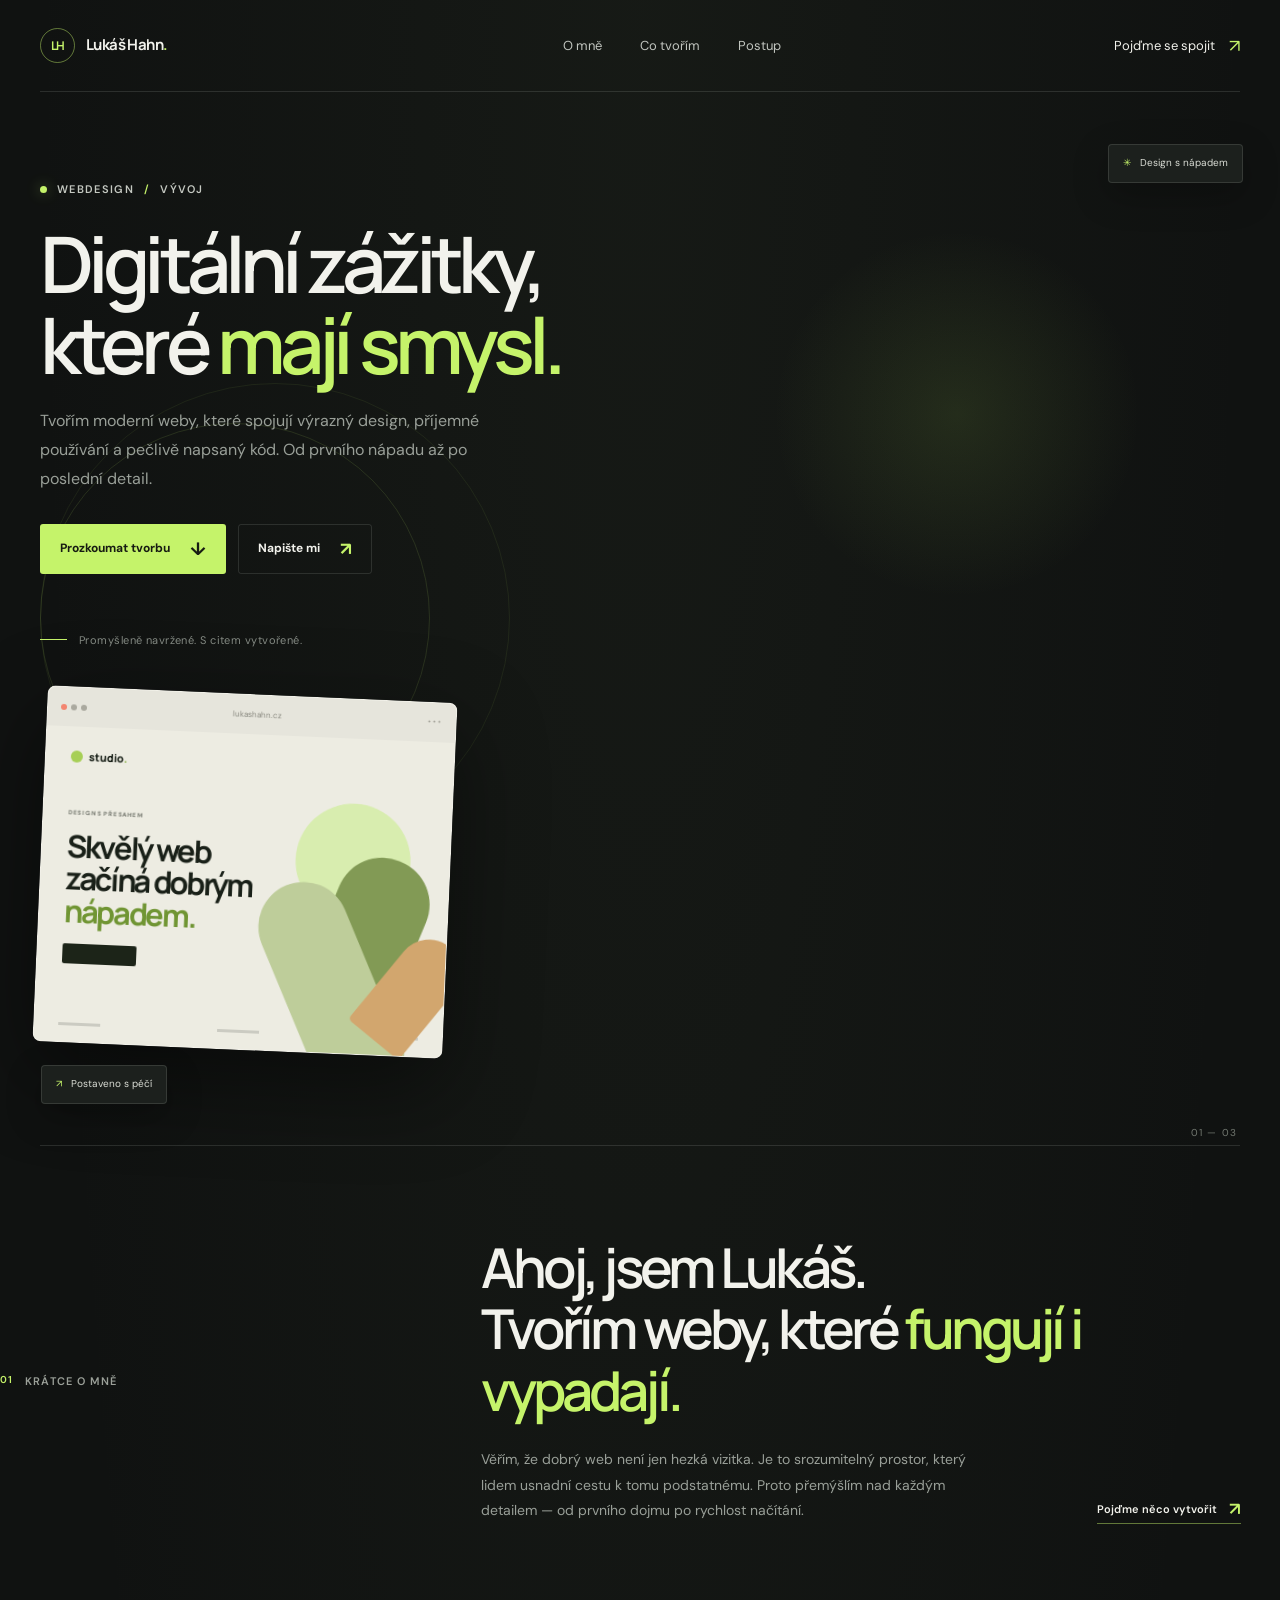
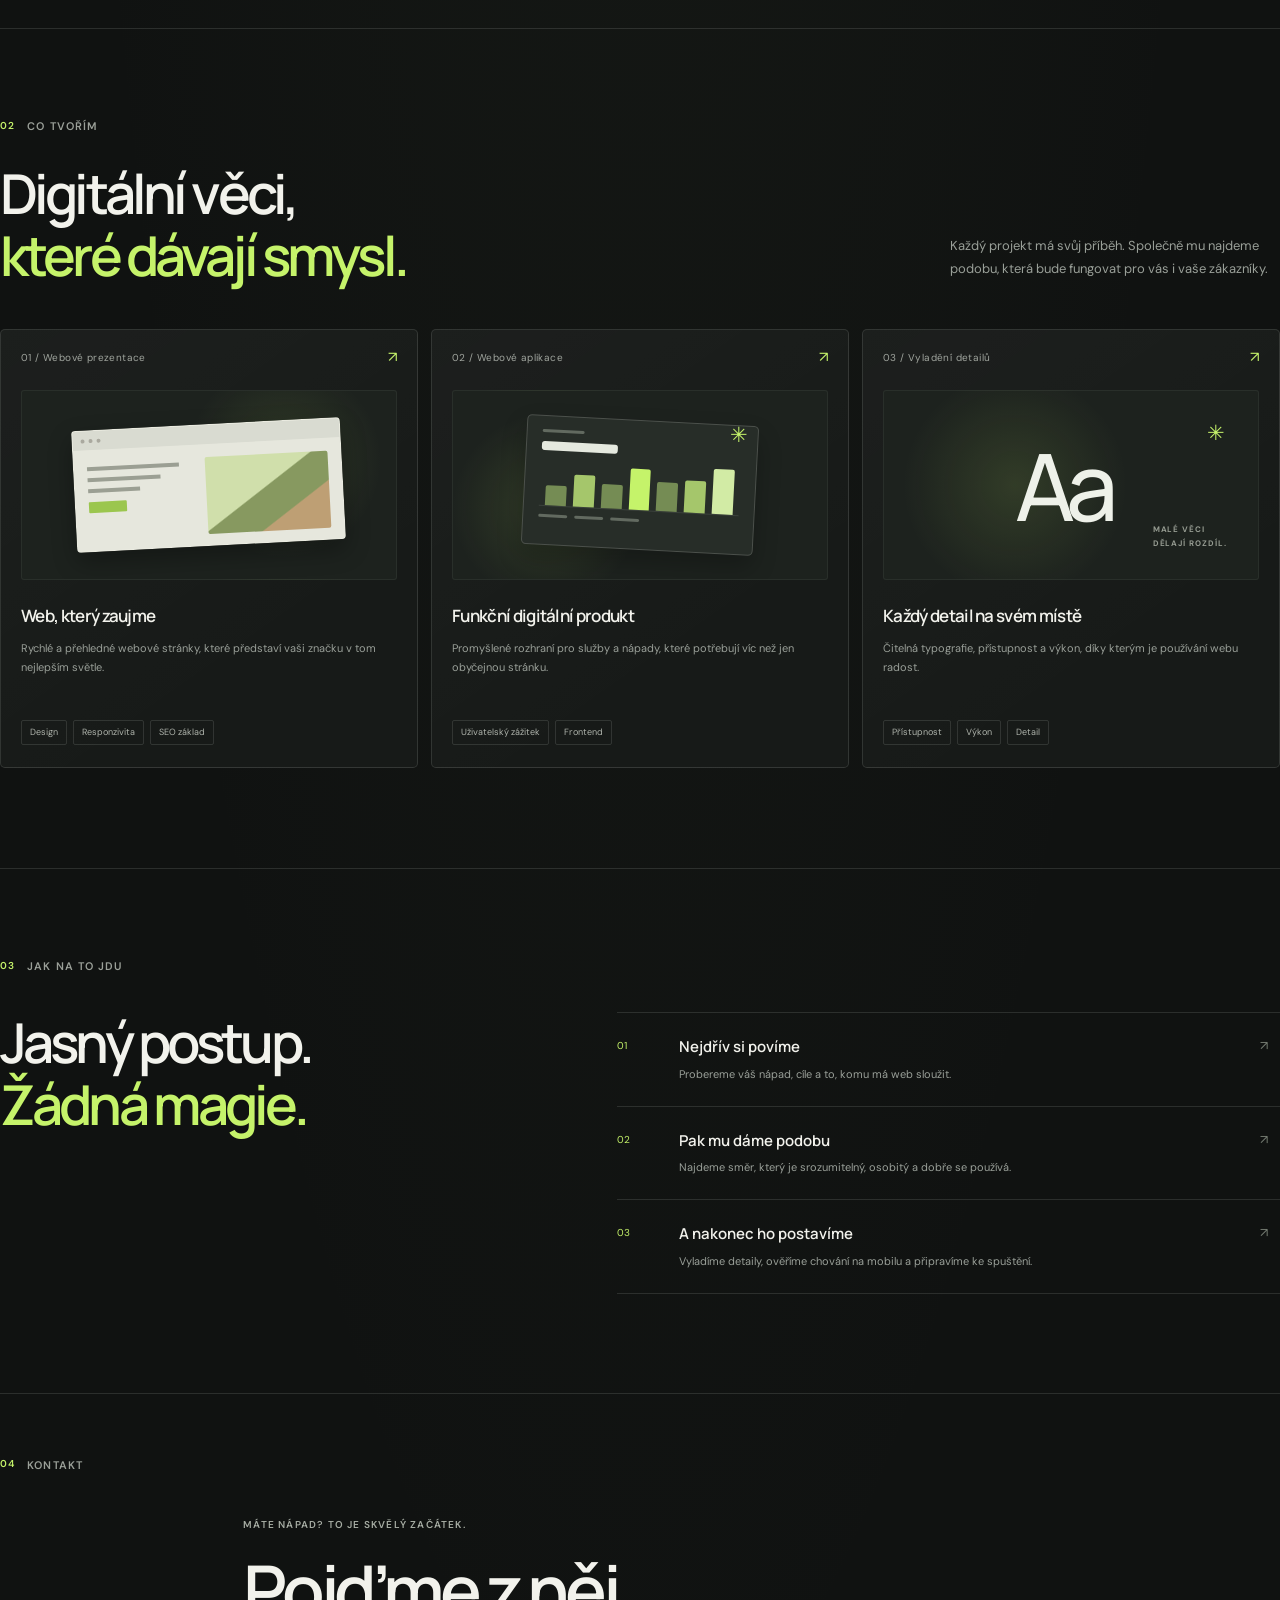
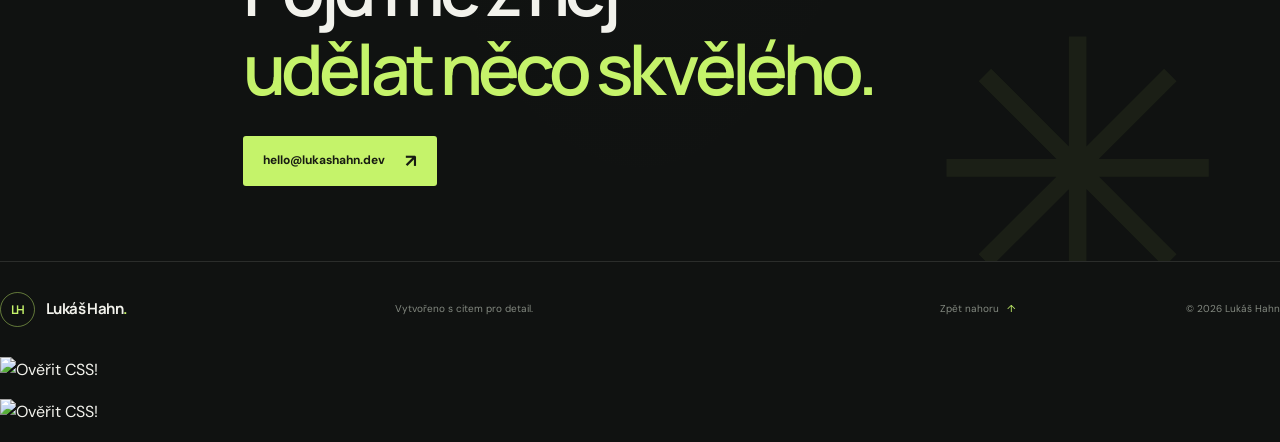
==== commit 4c1d5493: "Fix HTML validation warnings" ====
--- a/index.html
+++ b/index.html
@@ -2,17 +2,17 @@
 <html lang="cs">
 
 <head>
-    <meta charset="UTF-8" />
-    <meta name="viewport" content="width=device-width, initial-scale=1.0" />
-    <meta name="theme-color" content="#101211" />
+    <meta charset="UTF-8">
+    <meta name="viewport" content="width=device-width, initial-scale=1.0">
+    <meta name="theme-color" content="#101211">
     <meta name="description"
         content="Lukáš Hahn — moderní weby s promyšleným designem, čistým kódem a důrazem na detail." />
     <title>Lukáš Hahn — Tvorba moderních webů</title>
-    <link rel="preconnect" href="https://fonts.googleapis.com" />
-    <link rel="preconnect" href="https://fonts.gstatic.com" crossorigin />
+    <link rel="preconnect" href="https://fonts.googleapis.com">
+    <link rel="preconnect" href="https://fonts.gstatic.com" crossorigin>
     <link href="https://fonts.googleapis.com/css2?family=DM+Sans:wght@400;500;600;700&family=Manrope:wght@400;500;600;700;800&display=swap"
         rel="stylesheet" />
-    <link rel="stylesheet" href="style.css" />
+    <link rel="stylesheet" href="style.css">
 </head>
 
 <body>
@@ -50,7 +50,7 @@
                     </div>
                 </div>
 
-                <div class="hero-art" aria-label="Ilustrace moderní webové stránky">
+                <div class="hero-art" role="img" aria-label="Ilustrace moderní webové stránky"></div>
                     <div class="art-orbit orbit-one"></div>
                     <div class="art-orbit orbit-two"></div>
                     <div class="browser-card">
@@ -63,7 +63,7 @@
                             <div class="mock-brand"><span></span> studio<span class="mock-brand-dot">.</span></div>
                             <div class="mock-copy">
                                 <span class="mock-kicker">DESIGN S PŘESAHEM</span>
-                                <strong>Skvělý web<br />začíná dobrým<br /><em>nápadem.</em></strong>
+                                <strong>Skvělý web<br>začíná dobrým<br><em>nápadem.</em></strong>
                                 <span class="mock-button"></span>
                             </div>
                             <div class="mock-sun" aria-hidden="true"></div>
@@ -82,7 +82,7 @@
             <section class="intro section" id="o-mne">
                 <div class="section-label"><span>01</span> Krátce o mně</div>
                 <div class="intro-content">
-                    <h2>Ahoj, jsem Lukáš.<br />Tvořím weby, které <span>fungují i vypadají.</span></h2>
+                    <h2>Ahoj, jsem Lukáš.<br>Tvořím weby, které <span>fungují i vypadají.</span></h2>
                     <div class="intro-bottom">
                         <p>
                             Věřím, že dobrý web není jen hezká vizitka. Je to srozumitelný
@@ -98,7 +98,7 @@
                 <div class="section-heading">
                     <div>
                         <div class="section-label"><span>02</span> Co tvořím</div>
-                        <h2>Digitální věci,<br /><span>které dávají smysl.</span></h2>
+                        <h2>Digitální věci,<br><span>které dávají smysl.</span></h2>
                     </div>
                     <p>Každý projekt má svůj příběh. Společně mu najdeme podobu, která bude fungovat pro vás i vaše zákazníky.</p>
                 </div>
@@ -131,7 +131,7 @@
                     <article class="service-card service-detail">
                         <div class="card-top"><span>03 / Vyladění detailů</span><span aria-hidden="true">↗</span></div>
                         <div class="service-visual visual-type" aria-hidden="true">
-                            <span class="type-a">Aa</span><span class="type-star">✳</span><span class="type-caption">MALÉ VĚCI<br />DĚLAJÍ ROZDÍL.</span>
+                            <span class="type-a">Aa</span><span class="type-star">✳</span><span class="type-caption">MALÉ VĚCI<br>DĚLAJÍ ROZDÍL.</span>
                         </div>
                         <h3>Každý detail na svém místě</h3>
                         <p>Čitelná typografie, přístupnost a výkon, díky kterým je používání webu radost.</p>
@@ -143,7 +143,7 @@
             <section class="process section" id="postup">
                 <div class="section-label"><span>03</span> Jak na to jdu</div>
                 <div class="process-grid">
-                    <h2>Jasný postup.<br /><span>Žádná magie.</span></h2>
+                    <h2>Jasný postup.<br><span>Žádná magie.</span></h2>
                     <div class="process-steps">
                         <article class="process-step">
                             <span class="step-number">01</span>
@@ -169,7 +169,7 @@
                 <div class="section-label"><span>04</span> Kontakt</div>
                 <div class="contact-content">
                     <p class="eyebrow">Máte nápad? To je skvělý začátek.</p>
-                    <h2>Pojďme z něj<br /><span>udělat něco skvělého.</span></h2>
+                    <h2>Pojďme z něj<br><span>udělat něco skvělého.</span></h2>
                     <a class="button button-primary contact-button" href="mailto:hello@lukashahn.dev">hello@lukashahn.dev <span aria-hidden="true">↗</span></a>
                 </div>
             </section>
@@ -184,6 +184,21 @@
             <a class="back-top" href="#domu">Zpět nahoru <span aria-hidden="true">↑</span></a>
             <span class="copyright">© 2026 Lukáš Hahn</span>
         </footer>
+        <p>
+    <a href="https://jigsaw.w3.org/css-validator/check/referer">
+        <img style="border:0;width:88px;height:31px"
+            src="https://jigsaw.w3.org/css-validator/images/vcss"
+            alt="Ověřit CSS!" />
+    </a>
+</p>
+
+<p>
+    <a href="https://jigsaw.w3.org/css-validator/check/referer">
+        <img style="border:0;width:88px;height:31px"
+            src="https://jigsaw.w3.org/css-validator/images/vcss-blue"
+            alt="Ověřit CSS!" />
+    </a>
+</p>
     </div>
 </body>
 
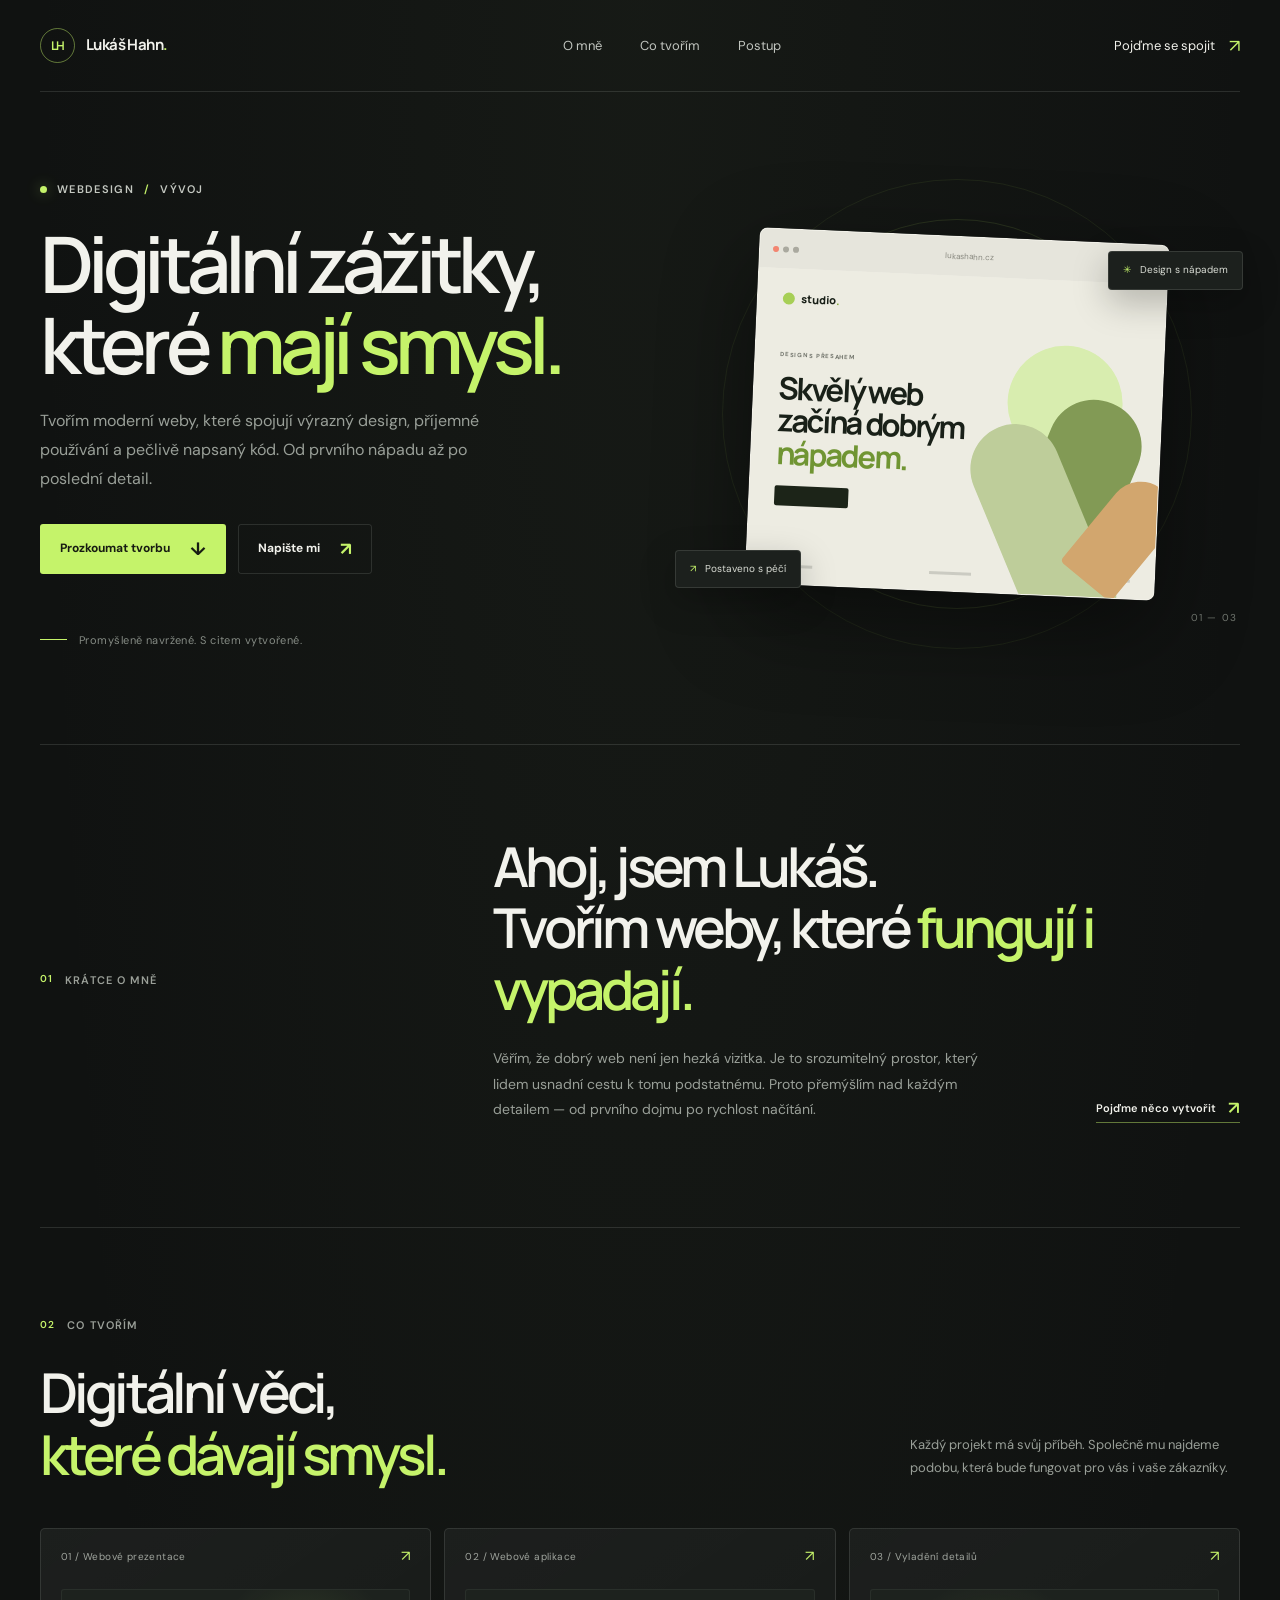
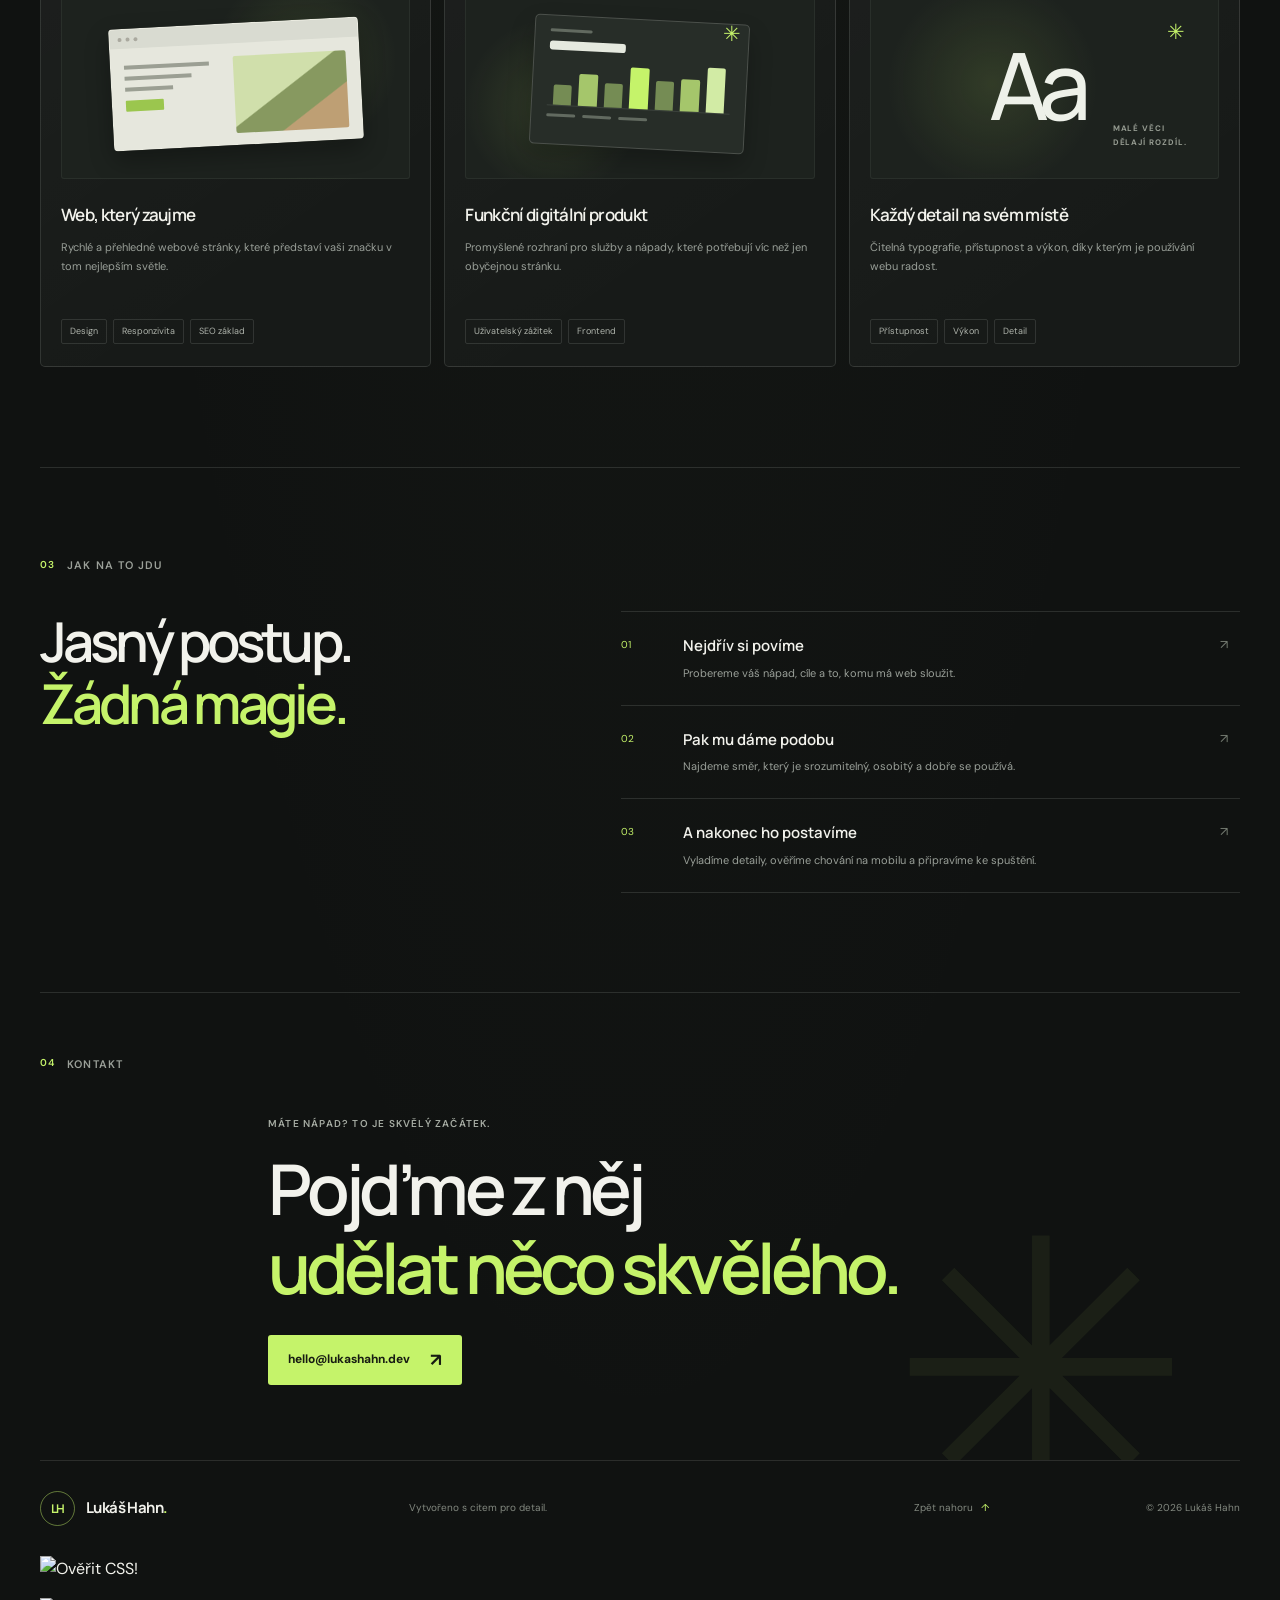
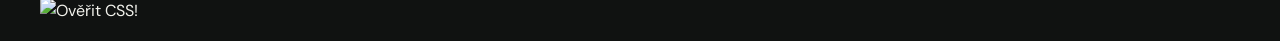
==== commit ed1e4dc5: "Fix all HTML validation errors and warnings" ====
--- a/index.html
+++ b/index.html
@@ -1,3 +1,4 @@
+
 <!DOCTYPE html>
 <html lang="cs">
 
@@ -6,90 +7,158 @@
     <meta name="viewport" content="width=device-width, initial-scale=1.0">
     <meta name="theme-color" content="#101211">
     <meta name="description"
-        content="Lukáš Hahn — moderní weby s promyšleným designem, čistým kódem a důrazem na detail." />
+        content="Lukáš Hahn — moderní weby s promyšleným designem, čistým kódem a důrazem na detail.">
     <title>Lukáš Hahn — Tvorba moderních webů</title>
+
     <link rel="preconnect" href="https://fonts.googleapis.com">
     <link rel="preconnect" href="https://fonts.gstatic.com" crossorigin>
-    <link href="https://fonts.googleapis.com/css2?family=DM+Sans:wght@400;500;600;700&family=Manrope:wght@400;500;600;700;800&display=swap"
-        rel="stylesheet" />
+    <link href="https://fonts.googleapis.com/css2?family=DM+Sans:wght@400;500;600;700&amp;family=Manrope:wght@400;500;600;700;800&amp;display=swap"
+        rel="stylesheet">
     <link rel="stylesheet" href="style.css">
 </head>
 
 <body>
     <a class="skip-link" href="#obsah">Přeskočit na obsah</a>
+
     <div class="page-shell">
         <header class="topbar">
             <a class="brand" href="#domu" aria-label="Lukáš Hahn — úvod">
                 <span class="brand-mark" aria-hidden="true">LH</span>
                 <span>Lukáš Hahn<span class="brand-dot">.</span></span>
             </a>
+
             <nav class="main-nav" aria-label="Hlavní navigace">
                 <a href="#o-mne">O mně</a>
                 <a href="#tvorba">Co tvořím</a>
                 <a href="#postup">Postup</a>
             </nav>
-            <a class="nav-cta" href="#kontakt">Pojďme se spojit <span aria-hidden="true">↗</span></a>
+
+            <a class="nav-cta" href="#kontakt">
+                Pojďme se spojit <span aria-hidden="true">↗</span>
+            </a>
         </header>
 
         <main id="obsah">
+
             <section class="hero section" id="domu">
                 <div class="hero-copy">
-                    <p class="eyebrow"><span class="status-dot"></span> Webdesign <span class="eyebrow-divider">/</span> Vývoj</p>
-                    <h1>Digitální zážitky, které <span>mají smysl.</span></h1>
+                    <p class="eyebrow">
+                        <span class="status-dot"></span>
+                        Webdesign
+                        <span class="eyebrow-divider">/</span>
+                        Vývoj
+                    </p>
+
+                    <h1>
+                        Digitální zážitky, které
+                        <span>mají smysl.</span>
+                    </h1>
+
                     <p class="lede">
-                        Tvořím moderní weby, které spojují výrazný design, příjemné používání
-                        a pečlivě napsaný kód. Od prvního nápadu až po poslední detail.
+                        Tvořím moderní weby, které spojují výrazný design,
+                        příjemné používání a pečlivě napsaný kód.
+                        Od prvního nápadu až po poslední detail.
                     </p>
+
                     <div class="hero-actions">
-                        <a class="button button-primary" href="#tvorba">Prozkoumat tvorbu <span aria-hidden="true">↓</span></a>
-                        <a class="button button-quiet" href="#kontakt">Napište mi <span aria-hidden="true">↗</span></a>
-                    </div>
+                        <a class="button button-primary" href="#tvorba">
+                            Prozkoumat tvorbu
+                            <span aria-hidden="true">↓</span>
+                        </a>
+
+                        <a class="button button-quiet" href="#kontakt">
+                            Napište mi
+                            <span aria-hidden="true">↗</span>
+                        </a>
+                    </div>
+
                     <div class="hero-note">
                         <span class="note-line" aria-hidden="true"></span>
                         <p>Promyšleně navržené. S citem vytvořené.</p>
                     </div>
                 </div>
 
-                <div class="hero-art" role="img" aria-label="Ilustrace moderní webové stránky"></div>
+                <div class="hero-art" role="img"
+                    aria-label="Ilustrace moderní webové stránky">
+
                     <div class="art-orbit orbit-one"></div>
                     <div class="art-orbit orbit-two"></div>
+
                     <div class="browser-card">
                         <div class="browser-bar">
-                            <div class="window-dots" aria-hidden="true"><i></i><i></i><i></i></div>
+                            <div class="window-dots" aria-hidden="true">
+                                <i></i><i></i><i></i>
+                            </div>
                             <span class="browser-address">lukashahn.cz</span>
                             <span class="browser-menu" aria-hidden="true">···</span>
                         </div>
+
                         <div class="browser-content">
-                            <div class="mock-brand"><span></span> studio<span class="mock-brand-dot">.</span></div>
+                            <div class="mock-brand">
+                                <span></span>
+                                studio<span class="mock-brand-dot">.</span>
+                            </div>
+
                             <div class="mock-copy">
                                 <span class="mock-kicker">DESIGN S PŘESAHEM</span>
-                                <strong>Skvělý web<br>začíná dobrým<br><em>nápadem.</em></strong>
+                                <strong>
+                                    Skvělý web<br>
+                                    začíná dobrým<br>
+                                    <em>nápadem.</em>
+                                </strong>
                                 <span class="mock-button"></span>
                             </div>
+
                             <div class="mock-sun" aria-hidden="true"></div>
                             <div class="mock-shape shape-one" aria-hidden="true"></div>
                             <div class="mock-shape shape-two" aria-hidden="true"></div>
                             <div class="mock-shape shape-three" aria-hidden="true"></div>
-                            <div class="mock-footer"><span></span><span></span><span></span></div>
-                        </div>
-                    </div>
-                    <div class="floating-tag tag-top"><span aria-hidden="true">✳</span> Design s nápadem</div>
-                    <div class="floating-tag tag-bottom"><span aria-hidden="true">↗</span> Postaveno s péčí</div>
+
+                            <div class="mock-footer">
+                                <span></span><span></span><span></span>
+                            </div>
+                        </div>
+                    </div>
+
+                    <div class="floating-tag tag-top">
+                        <span aria-hidden="true">✳</span>
+                        Design s nápadem
+                    </div>
+
+                    <div class="floating-tag tag-bottom">
+                        <span aria-hidden="true">↗</span>
+                        Postaveno s péčí
+                    </div>
+
                     <span class="art-index">01 — 03</span>
                 </div>
             </section>
 
             <section class="intro section" id="o-mne">
-                <div class="section-label"><span>01</span> Krátce o mně</div>
+                <div class="section-label">
+                    <span>01</span> Krátce o mně
+                </div>
+
                 <div class="intro-content">
-                    <h2>Ahoj, jsem Lukáš.<br>Tvořím weby, které <span>fungují i vypadají.</span></h2>
+                    <h2>
+                        Ahoj, jsem Lukáš.<br>
+                        Tvořím weby, které
+                        <span>fungují i vypadají.</span>
+                    </h2>
+
                     <div class="intro-bottom">
                         <p>
-                            Věřím, že dobrý web není jen hezká vizitka. Je to srozumitelný
-                            prostor, který lidem usnadní cestu k tomu podstatnému. Proto
-                            přemýšlím nad každým detailem — od prvního dojmu po rychlost načítání.
+                            Věřím, že dobrý web není jen hezká vizitka.
+                            Je to srozumitelný prostor, který lidem
+                            usnadní cestu k tomu podstatnému.
+                            Proto přemýšlím nad každým detailem —
+                            od prvního dojmu po rychlost načítání.
                         </p>
-                        <a class="text-link" href="#kontakt">Pojďme něco vytvořit <span aria-hidden="true">↗</span></a>
+
+                        <a class="text-link" href="#kontakt">
+                            Pojďme něco vytvořit
+                            <span aria-hidden="true">↗</span>
+                        </a>
                     </div>
                 </div>
             </section>
@@ -97,108 +166,249 @@
             <section class="work section" id="tvorba">
                 <div class="section-heading">
                     <div>
-                        <div class="section-label"><span>02</span> Co tvořím</div>
-                        <h2>Digitální věci,<br><span>které dávají smysl.</span></h2>
-                    </div>
-                    <p>Každý projekt má svůj příběh. Společně mu najdeme podobu, která bude fungovat pro vás i vaše zákazníky.</p>
+                        <div class="section-label">
+                            <span>02</span> Co tvořím
+                        </div>
+
+                        <h2>
+                            Digitální věci,<br>
+                            <span>které dávají smysl.</span>
+                        </h2>
+                    </div>
+
+                    <p>
+                        Každý projekt má svůj příběh.
+                        Společně mu najdeme podobu, která bude
+                        fungovat pro vás i vaše zákazníky.
+                    </p>
                 </div>
 
                 <div class="services-grid">
+
                     <article class="service-card service-landing">
-                        <div class="card-top"><span>01 / Webové prezentace</span><span aria-hidden="true">↗</span></div>
-                        <div class="service-visual visual-window" aria-hidden="true">
+                        <div class="card-top">
+                            <span>01 / Webové prezentace</span>
+                            <span aria-hidden="true">↗</span>
+                        </div>
+
+                        <div class="service-visual visual-window"
+                            aria-hidden="true">
                             <div class="mini-window">
-                                <div class="mini-nav"><i></i><i></i><i></i></div>
-                                <div class="mini-layout"><div class="mini-lines"><i></i><i></i><i></i><b></b></div><div class="mini-image"></div></div>
-                            </div>
-                        </div>
+                                <div class="mini-nav">
+                                    <i></i><i></i><i></i>
+                                </div>
+
+                                <div class="mini-layout">
+                                    <div class="mini-lines">
+                                        <i></i><i></i><i></i><b></b>
+                                    </div>
+                                    <div class="mini-image"></div>
+                                </div>
+                            </div>
+                        </div>
+
                         <h3>Web, který zaujme</h3>
-                        <p>Rychlé a přehledné webové stránky, které představí vaši značku v tom nejlepším světle.</p>
-                        <div class="card-tags"><span>Design</span><span>Responzivita</span><span>SEO základ</span></div>
+                        <p>
+                            Rychlé a přehledné webové stránky,
+                            které představí vaši značku
+                            v tom nejlepším světle.
+                        </p>
+
+                        <div class="card-tags">
+                            <span>Design</span>
+                            <span>Responzivita</span>
+                            <span>SEO základ</span>
+                        </div>
                     </article>
 
                     <article class="service-card service-product">
-                        <div class="card-top"><span>02 / Webové aplikace</span><span aria-hidden="true">↗</span></div>
-                        <div class="service-visual visual-interface" aria-hidden="true">
-                            <div class="interface-card"><span class="interface-caption"></span><strong></strong><div class="interface-chart"><i></i><i></i><i></i><i></i><i></i><i></i><i></i></div><div class="interface-legend"><i></i><i></i><i></i></div></div>
+                        <div class="card-top">
+                            <span>02 / Webové aplikace</span>
+                            <span aria-hidden="true">↗</span>
+                        </div>
+
+                        <div class="service-visual visual-interface"
+                            aria-hidden="true">
+                            <div class="interface-card">
+                                <span class="interface-caption"></span>
+                                <strong></strong>
+
+                                <div class="interface-chart">
+                                    <i></i><i></i><i></i><i></i>
+                                    <i></i><i></i><i></i>
+                                </div>
+
+                                <div class="interface-legend">
+                                    <i></i><i></i><i></i>
+                                </div>
+                            </div>
+
                             <span class="interface-spark">✳</span>
                         </div>
+
                         <h3>Funkční digitální produkt</h3>
-                        <p>Promyšlené rozhraní pro služby a nápady, které potřebují víc než jen obyčejnou stránku.</p>
-                        <div class="card-tags"><span>Uživatelský zážitek</span><span>Frontend</span></div>
+                        <p>
+                            Promyšlené rozhraní pro služby a nápady,
+                            které potřebují víc než jen obyčejnou stránku.
+                        </p>
+
+                        <div class="card-tags">
+                            <span>Uživatelský zážitek</span>
+                            <span>Frontend</span>
+                        </div>
                     </article>
 
                     <article class="service-card service-detail">
-                        <div class="card-top"><span>03 / Vyladění detailů</span><span aria-hidden="true">↗</span></div>
-                        <div class="service-visual visual-type" aria-hidden="true">
-                            <span class="type-a">Aa</span><span class="type-star">✳</span><span class="type-caption">MALÉ VĚCI<br>DĚLAJÍ ROZDÍL.</span>
-                        </div>
+                        <div class="card-top">
+                            <span>03 / Vyladění detailů</span>
+                            <span aria-hidden="true">↗</span>
+                        </div>
+
+                        <div class="service-visual visual-type"
+                            aria-hidden="true">
+                            <span class="type-a">Aa</span>
+                            <span class="type-star">✳</span>
+                            <span class="type-caption">
+                                MALÉ VĚCI<br>
+                                DĚLAJÍ ROZDÍL.
+                            </span>
+                        </div>
+
                         <h3>Každý detail na svém místě</h3>
-                        <p>Čitelná typografie, přístupnost a výkon, díky kterým je používání webu radost.</p>
-                        <div class="card-tags"><span>Přístupnost</span><span>Výkon</span><span>Detail</span></div>
+                        <p>
+                            Čitelná typografie, přístupnost a výkon,
+                            díky kterým je používání webu radost.
+                        </p>
+
+                        <div class="card-tags">
+                            <span>Přístupnost</span>
+                            <span>Výkon</span>
+                            <span>Detail</span>
+                        </div>
                     </article>
+
                 </div>
             </section>
 
             <section class="process section" id="postup">
-                <div class="section-label"><span>03</span> Jak na to jdu</div>
+                <div class="section-label">
+                    <span>03</span> Jak na to jdu
+                </div>
+
                 <div class="process-grid">
-                    <h2>Jasný postup.<br><span>Žádná magie.</span></h2>
+                    <h2>
+                        Jasný postup.<br>
+                        <span>Žádná magie.</span>
+                    </h2>
+
                     <div class="process-steps">
+
                         <article class="process-step">
                             <span class="step-number">01</span>
-                            <div><h3>Nejdřív si povíme</h3><p>Probereme váš nápad, cíle a to, komu má web sloužit.</p></div>
+                            <div>
+                                <h3>Nejdřív si povíme</h3>
+                                <p>
+                                    Probereme váš nápad, cíle
+                                    a to, komu má web sloužit.
+                                </p>
+                            </div>
                             <span class="step-arrow" aria-hidden="true">↗</span>
                         </article>
+
                         <article class="process-step">
                             <span class="step-number">02</span>
-                            <div><h3>Pak mu dáme podobu</h3><p>Najdeme směr, který je srozumitelný, osobitý a dobře se používá.</p></div>
+                            <div>
+                                <h3>Pak mu dáme podobu</h3>
+                                <p>
+                                    Najdeme směr, který je srozumitelný,
+                                    osobitý a dobře se používá.
+                                </p>
+                            </div>
                             <span class="step-arrow" aria-hidden="true">↗</span>
                         </article>
+
                         <article class="process-step">
                             <span class="step-number">03</span>
-                            <div><h3>A nakonec ho postavíme</h3><p>Vyladíme detaily, ověříme chování na mobilu a připravíme ke spuštění.</p></div>
+                            <div>
+                                <h3>A nakonec ho postavíme</h3>
+                                <p>
+                                    Vyladíme detaily, ověříme chování
+                                    na mobilu a připravíme ke spuštění.
+                                </p>
+                            </div>
                             <span class="step-arrow" aria-hidden="true">↗</span>
                         </article>
+
                     </div>
                 </div>
             </section>
 
             <section class="contact section" id="kontakt">
                 <div class="contact-decoration" aria-hidden="true">✳</div>
-                <div class="section-label"><span>04</span> Kontakt</div>
+
+                <div class="section-label">
+                    <span>04</span> Kontakt
+                </div>
+
                 <div class="contact-content">
-                    <p class="eyebrow">Máte nápad? To je skvělý začátek.</p>
-                    <h2>Pojďme z něj<br><span>udělat něco skvělého.</span></h2>
-                    <a class="button button-primary contact-button" href="mailto:hello@lukashahn.dev">hello@lukashahn.dev <span aria-hidden="true">↗</span></a>
+                    <p class="eyebrow">
+                        Máte nápad? To je skvělý začátek.
+                    </p>
+
+                    <h2>
+                        Pojďme z něj<br>
+                        <span>udělat něco skvělého.</span>
+                    </h2>
+
+                    <a class="button button-primary contact-button"
+                        href="mailto:hello@lukashahn.dev">
+                        hello@lukashahn.dev
+                        <span aria-hidden="true">↗</span>
+                    </a>
                 </div>
             </section>
+
         </main>
 
         <footer class="site-footer">
-            <a class="brand footer-brand" href="#domu" aria-label="Zpět na začátek">
+            <a class="brand footer-brand" href="#domu"
+                aria-label="Zpět na začátek">
                 <span class="brand-mark" aria-hidden="true">LH</span>
                 <span>Lukáš Hahn<span class="brand-dot">.</span></span>
             </a>
-            <span class="footer-note">Vytvořeno s citem pro detail.</span>
-            <a class="back-top" href="#domu">Zpět nahoru <span aria-hidden="true">↑</span></a>
+
+            <span class="footer-note">
+                Vytvořeno s citem pro detail.
+            </span>
+
+            <a class="back-top" href="#domu">
+                Zpět nahoru
+                <span aria-hidden="true">↑</span>
+            </a>
+
             <span class="copyright">© 2026 Lukáš Hahn</span>
         </footer>
-        <p>
-    <a href="https://jigsaw.w3.org/css-validator/check/referer">
-        <img style="border:0;width:88px;height:31px"
-            src="https://jigsaw.w3.org/css-validator/images/vcss"
-            alt="Ověřit CSS!" />
-    </a>
-</p>
-
-<p>
-    <a href="https://jigsaw.w3.org/css-validator/check/referer">
-        <img style="border:0;width:88px;height:31px"
-            src="https://jigsaw.w3.org/css-validator/images/vcss-blue"
-            alt="Ověřit CSS!" />
-    </a>
-</p>
+
+        <div class="validation">
+            <p>
+                <a href="https://jigsaw.w3.org/css-validator/validator?uri=https%3A%2F%2Fhahnlukas1.github.io%2Fstyle.css"
+                    target="_blank" rel="noopener noreferrer">
+                    <img style="border:0;width:88px;height:31px"
+                        src="https://jigsaw.w3.org/css-validator/images/vcss"
+                        alt="Ověřit CSS!">
+                </a>
+            </p>
+
+            <p>
+                <a href="https://jigsaw.w3.org/css-validator/validator?uri=https%3A%2F%2Fhahnlukas1.github.io%2Fstyle.css"
+                    target="_blank" rel="noopener noreferrer">
+                    <img style="border:0;width:88px;height:31px"
+                        src="https://jigsaw.w3.org/css-validator/images/vcss-blue"
+                        alt="Ověřit CSS!">
+                </a>
+            </p>
+        </div>
+
     </div>
 </body>
 
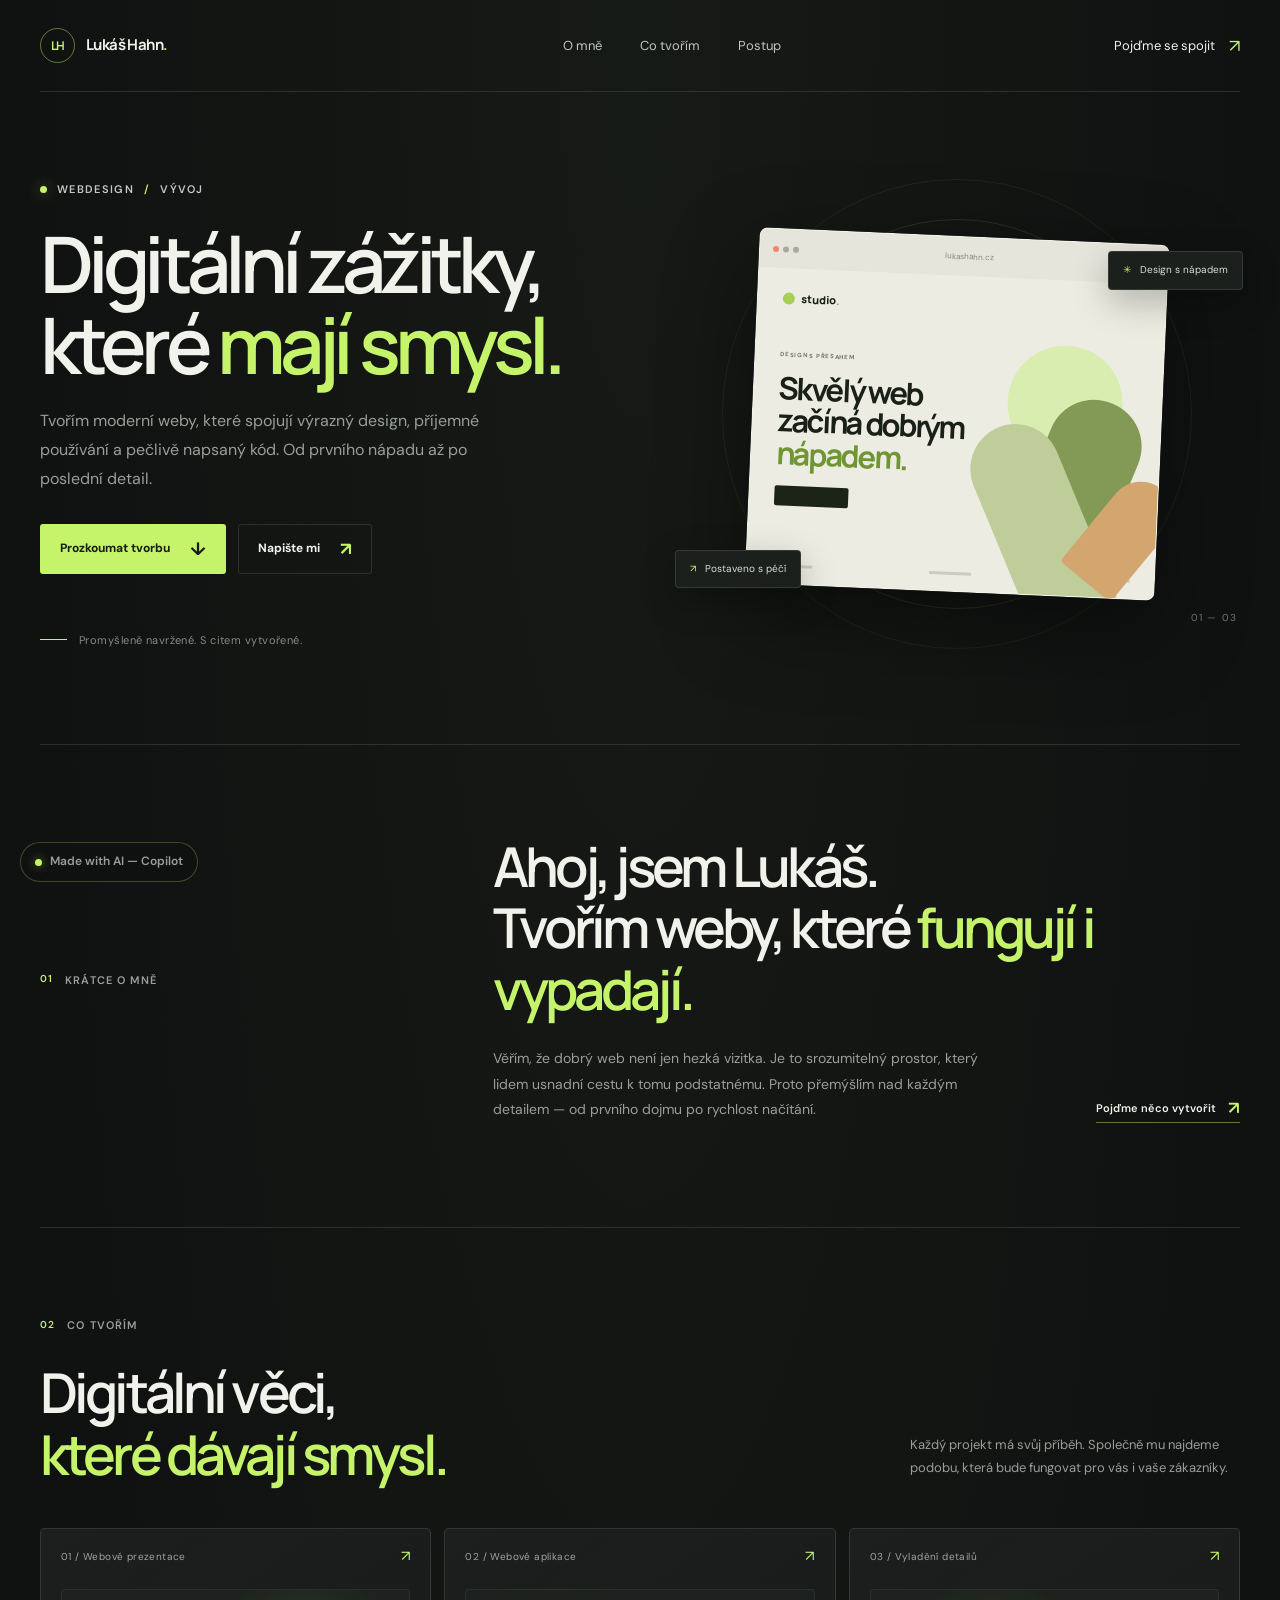
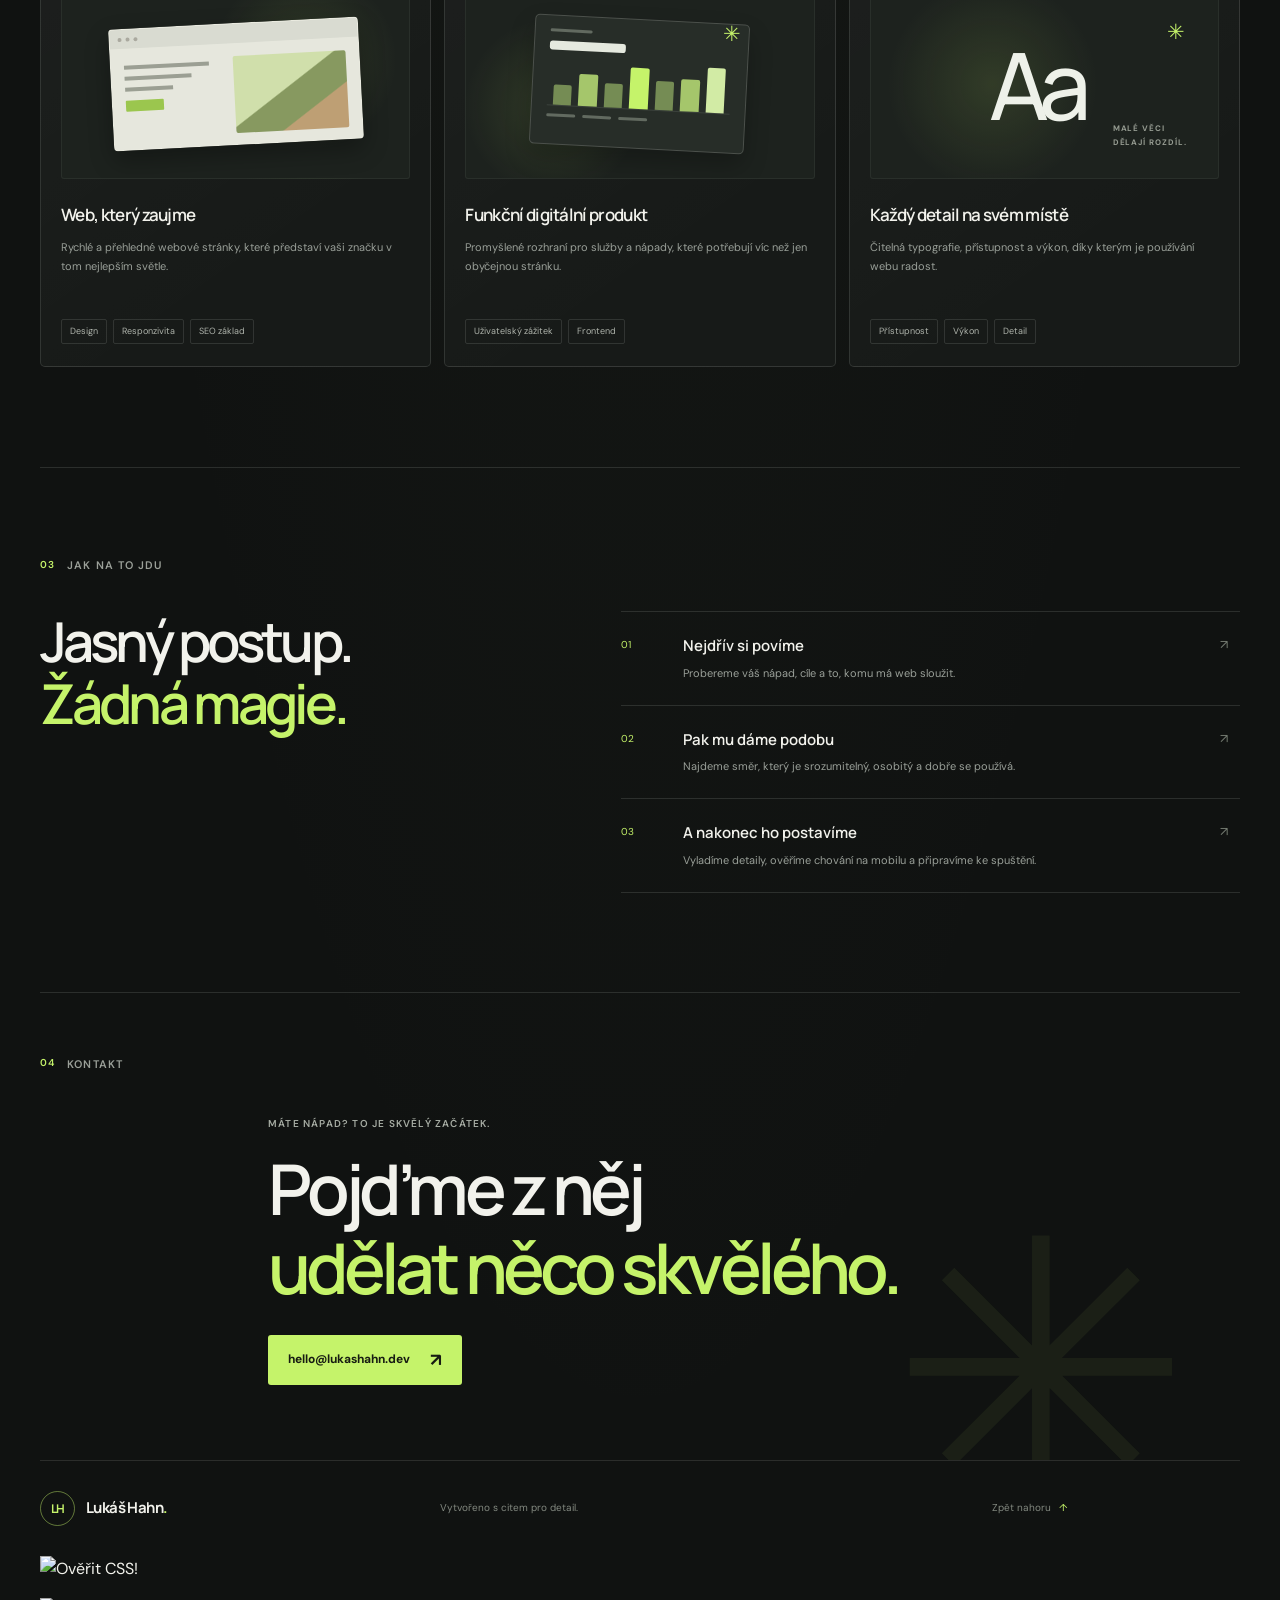
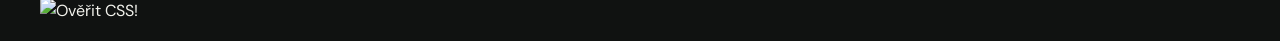
==== commit 29c62b86: "Portfolio" ====
--- a/index.html
+++ b/index.html
@@ -386,7 +386,13 @@
                 <span aria-hidden="true">↑</span>
             </a>
 
-            <span class="copyright">© 2026 Lukáš Hahn</span>
+            <a class="ai-credit"
+   href="https://github.com/features/copilot"
+   target="_blank"
+   rel="noopener noreferrer">
+    <span class="ai-credit-dot"></span>
+    Made with AI — Copilot
+</a>
         </footer>
 
         <div class="validation">
--- a/style.css
+++ b/style.css
@@ -1367,3 +1367,52 @@
         animation-iteration-count: 1 !important;
     }
 }
+
+.ai-credit {
+    position: fixed;
+    bottom: 18px;
+    left: 20px;
+    z-index: 100;
+
+    display: inline-flex;
+    align-items: center;
+    gap: 8px;
+
+    padding: 9px 14px;
+    border: 1px solid rgba(197, 243, 106, 0.25);
+    border-radius: 100px;
+
+    background: rgba(16, 18, 17, 0.85);
+    backdrop-filter: blur(12px);
+
+    color: #999f98;
+    font-family: "DM Sans", sans-serif;
+    font-size: 12px;
+    font-weight: 600;
+    text-decoration: none;
+
+    transition: 0.2s ease;
+}
+
+.ai-credit:hover {
+    color: #c5f36a;
+    border-color: #c5f36a;
+    transform: translateY(-2px);
+}
+
+.ai-credit-dot {
+    width: 7px;
+    height: 7px;
+    border-radius: 50%;
+    background: #c5f36a;
+    box-shadow: 0 0 10px rgba(197, 243, 106, 0.5);
+}
+
+@media (max-width: 600px) {
+    .ai-credit {
+        bottom: 12px;
+        left: 12px;
+        font-size: 11px;
+        padding: 7px 10px;
+    }
+}
